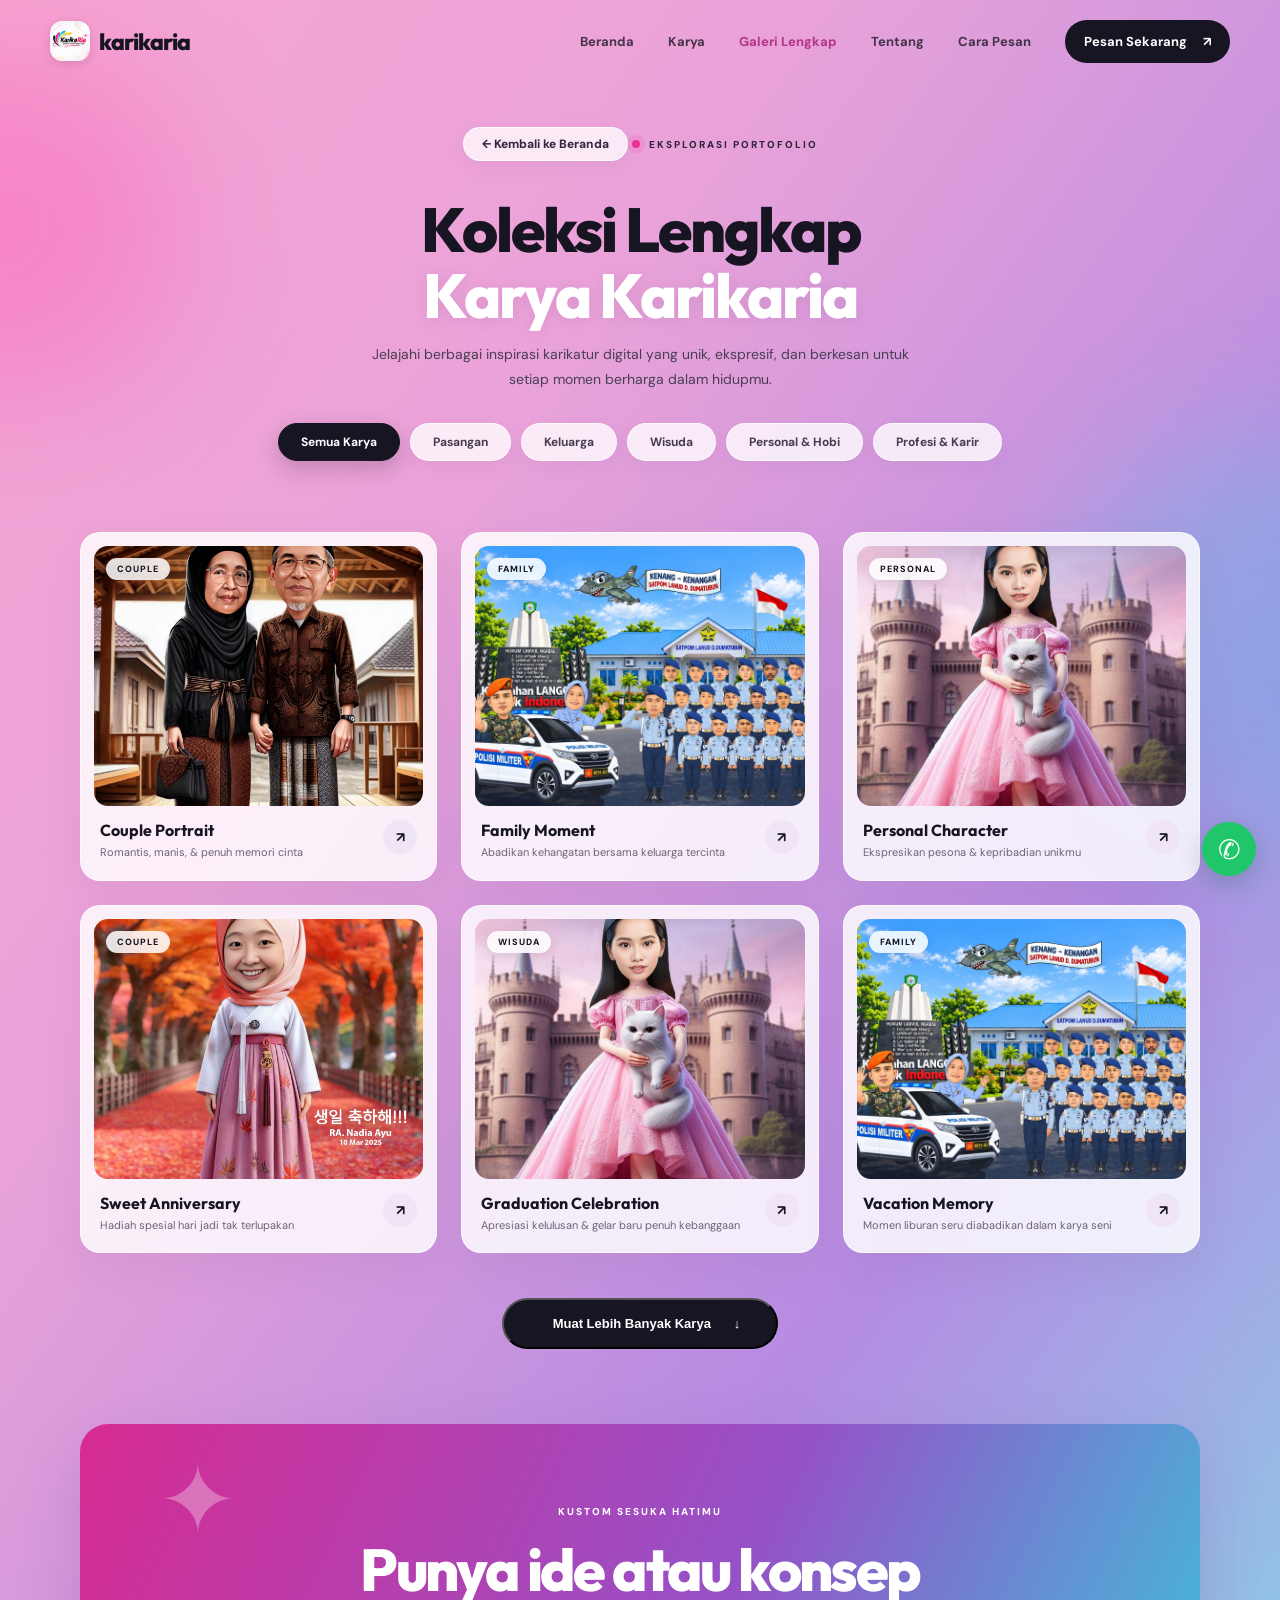
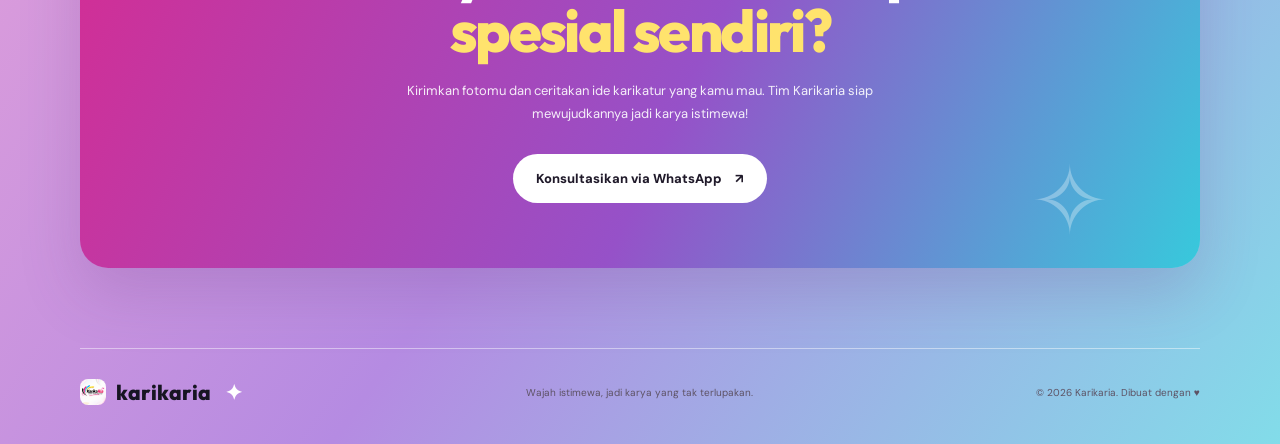
==== galeri.html @ 3112078b "Add Load More feature and dedicated gallery page (galeri.html)" ====
<!DOCTYPE html>
<html lang="id">
<head>
  <meta charset="UTF-8" />
  <meta name="viewport" content="width=device-width, initial-scale=1.0" />
  <meta name="theme-color" content="#e92f9b" />
  <meta name="description" content="Koleksi Galeri Karikatur Digital Karikaria — Temukan inspirasi karikatur digital untuk kado pasangan, keluarga, wisuda, dan momen spesialmu." />
  <title>Galeri Karya Lengkap — Karikaria</title>
  <link rel="icon" type="image/jpeg" href="assets/logo-karikaria.jpeg" />
  <link rel="preconnect" href="https://fonts.googleapis.com">
  <link rel="preconnect" href="https://fonts.gstatic.com" crossorigin>
  <link href="https://fonts.googleapis.com/css2?family=DM+Sans:wght@400;500;600;700&family=Outfit:wght@500;600;700;800&display=swap" rel="stylesheet">
  <link rel="stylesheet" href="style.css" />
</head>
<body class="gallery-page">
  <div class="page-glow glow-one"></div>
  <div class="page-glow glow-two"></div>

  <header class="site-header">
    <a class="brand" href="index.html#beranda" aria-label="Karikaria beranda">
      <img src="assets/logo-karikaria.jpeg" alt="Logo Karikaria" class="brand-logo" onerror="this.style.display='none';this.nextElementSibling.style.display='inline-flex'" />
      <span class="brand-fallback">K<span>✦</span></span>
      <span class="brand-name">karikaria</span>
    </a>
    <button class="menu-toggle" aria-label="Buka menu" aria-expanded="false">
      <span></span><span></span><span></span>
    </button>
    <nav class="nav-links" aria-label="Navigasi utama">
      <a href="index.html#beranda">Beranda</a>
      <a href="index.html#karya">Karya</a>
      <a href="galeri.html" class="active-nav">Galeri Lengkap</a>
      <a href="index.html#tentang">Tentang</a>
      <a href="index.html#cara-pesan">Cara Pesan</a>
      <a class="nav-cta" href="https://wa.me/628xxxxxxxxxx?text=Halo%20Karikaria%2C%20saya%20ingin%20pesan%20karikatur." target="_blank" rel="noopener">Pesan Sekarang <span>↗</span></a>
    </nav>
  </header>

  <main class="section-wrap">
    <section class="gallery-header reveal">
      <a href="index.html#karya" class="gallery-back">← Kembali ke Beranda</a>
      <span class="eyebrow"><i></i> EKSPLORASI PORTOFOLIO</span>
      <h1>Koleksi Lengkap<br><span>Karya Karikaria</span></h1>
      <p>Jelajahi berbagai inspirasi karikatur digital yang unik, ekspresif, dan berkesan untuk setiap momen berharga dalam hidupmu.</p>

      <div class="filter-bar" role="tablist" aria-label="Filter kategori karya">
        <button class="filter-btn active" data-filter="all">Semua Karya</button>
        <button class="filter-btn" data-filter="couple">Pasangan</button>
        <button class="filter-btn" data-filter="family">Keluarga</button>
        <button class="filter-btn" data-filter="graduation">Wisuda</button>
        <button class="filter-btn" data-filter="personal">Personal & Hobi</button>
        <button class="filter-btn" data-filter="career">Profesi & Karir</button>
      </div>
    </section>

    <section class="gallery-content">
      <div class="gallery-grid" id="gallery-grid">
        <!-- Item 1 -->
        <article class="gallery-card reveal visible" data-category="couple">
          <div class="gallery-img-wrap">
            <span class="gallery-tag">Couple</span>
            <img src="assets/assets3.jpg" alt="Couple Portrait" loading="lazy" />
          </div>
          <div class="gallery-info">
            <div>
              <h3>Couple Portrait</h3>
              <p>Romantis, manis, & penuh memori cinta</p>
            </div>
            <a href="https://wa.me/628xxxxxxxxxx?text=Halo%20Karikaria%2C%20saya%20tertarik%20pesan%20konsep%20Couple%20Portrait" target="_blank" rel="noopener" class="gallery-order-btn" title="Pesan Konsep Ini" aria-label="Pesan Konsep Ini">↗</a>
          </div>
        </article>

        <!-- Item 2 -->
        <article class="gallery-card reveal visible" data-category="family">
          <div class="gallery-img-wrap">
            <span class="gallery-tag">Family</span>
            <img src="assets/assets4.jpg" alt="Family Moment" loading="lazy" />
          </div>
          <div class="gallery-info">
            <div>
              <h3>Family Moment</h3>
              <p>Abadikan kehangatan bersama keluarga tercinta</p>
            </div>
            <a href="https://wa.me/628xxxxxxxxxx?text=Halo%20Karikaria%2C%20saya%20tertarik%20pesan%20konsep%20Family%20Moment" target="_blank" rel="noopener" class="gallery-order-btn" title="Pesan Konsep Ini" aria-label="Pesan Konsep Ini">↗</a>
          </div>
        </article>

        <!-- Item 3 -->
        <article class="gallery-card reveal visible" data-category="personal">
          <div class="gallery-img-wrap">
            <span class="gallery-tag">Personal</span>
            <img src="assets/assets2.jpg" alt="Personal Character" loading="lazy" />
          </div>
          <div class="gallery-info">
            <div>
              <h3>Personal Character</h3>
              <p>Ekspresikan pesona & kepribadian unikmu</p>
            </div>
            <a href="https://wa.me/628xxxxxxxxxx?text=Halo%20Karikaria%2C%20saya%20tertarik%20pesan%20konsep%20Personal%20Character" target="_blank" rel="noopener" class="gallery-order-btn" title="Pesan Konsep Ini" aria-label="Pesan Konsep Ini">↗</a>
          </div>
        </article>

        <!-- Item 4 -->
        <article class="gallery-card reveal visible" data-category="couple">
          <div class="gallery-img-wrap">
            <span class="gallery-tag">Couple</span>
            <img src="assets/assets1.jpg" alt="Sweet Anniversary" loading="lazy" />
          </div>
          <div class="gallery-info">
            <div>
              <h3>Sweet Anniversary</h3>
              <p>Hadiah spesial hari jadi tak terlupakan</p>
            </div>
            <a href="https://wa.me/628xxxxxxxxxx?text=Halo%20Karikaria%2C%20saya%20tertarik%20pesan%20konsep%20Sweet%20Anniversary" target="_blank" rel="noopener" class="gallery-order-btn" title="Pesan Konsep Ini" aria-label="Pesan Konsep Ini">↗</a>
          </div>
        </article>

        <!-- Item 5 -->
        <article class="gallery-card reveal visible" data-category="graduation">
          <div class="gallery-img-wrap">
            <span class="gallery-tag">Wisuda</span>
            <img src="assets/assets2.jpg" alt="Graduation Celebration" loading="lazy" />
          </div>
          <div class="gallery-info">
            <div>
              <h3>Graduation Celebration</h3>
              <p>Apresiasi kelulusan & gelar baru penuh kebanggaan</p>
            </div>
            <a href="https://wa.me/628xxxxxxxxxx?text=Halo%20Karikaria%2C%20saya%20tertarik%20pesan%20konsep%20Graduation%20Celebration" target="_blank" rel="noopener" class="gallery-order-btn" title="Pesan Konsep Ini" aria-label="Pesan Konsep Ini">↗</a>
          </div>
        </article>

        <!-- Item 6 -->
        <article class="gallery-card reveal visible" data-category="family">
          <div class="gallery-img-wrap">
            <span class="gallery-tag">Family</span>
            <img src="assets/assets4.jpg" alt="Vacation & Holiday Memory" loading="lazy" />
          </div>
          <div class="gallery-info">
            <div>
              <h3>Vacation Memory</h3>
              <p>Momen liburan seru diabadikan dalam karya seni</p>
            </div>
            <a href="https://wa.me/628xxxxxxxxxx?text=Halo%20Karikaria%2C%20saya%20tertarik%20pesan%20konsep%20Vacation%20Memory" target="_blank" rel="noopener" class="gallery-order-btn" title="Pesan Konsep Ini" aria-label="Pesan Konsep Ini">↗</a>
          </div>
        </article>
      </div>

      <!-- Load More Action -->
      <div class="load-more-wrap">
        <button id="load-more-btn" class="button button-dark load-more-btn" aria-label="Muat lebih banyak karya">
          <span class="btn-text">Muat Lebih Banyak Karya</span>
          <span class="btn-spinner" aria-hidden="true"></span>
          <span class="btn-icon">↓</span>
        </button>
        <p id="all-loaded-msg" class="all-loaded-msg" style="display: none;">
          ✨ Semua karya telah ditampilkan! Mau buat dengan konsepmu sendiri?
        </p>
      </div>
    </section>

    <!-- Custom Order Prompt -->
    <section class="order-section" style="padding-top: 10px;">
      <div class="order-panel reveal">
        <div class="order-deco deco-one">✦</div>
        <div class="order-deco deco-two">✧</div>
        <span class="eyebrow">KUSTOM SESUKA HATIMU</span>
        <h2>Punya ide atau konsep<br><span>spesial sendiri?</span></h2>
        <p>Kirimkan fotomu dan ceritakan ide karikatur yang kamu mau. Tim Karikaria siap mewujudkannya jadi karya istimewa!</p>
        <a class="button button-light" href="https://wa.me/628xxxxxxxxxx?text=Halo%20Karikaria%2C%20saya%20punya%20konsep%20kustom%20sendiri%20untuk%20karikatur." target="_blank" rel="noopener">Konsultasikan via WhatsApp <span>↗</span></a>
      </div>
    </section>
  </main>

  <footer class="site-footer">
    <a class="footer-brand" href="index.html#beranda">
      <img src="assets/logo-karikaria.jpeg" alt="Logo Karikaria" class="footer-logo" />
      karikaria<span>✦</span>
    </a>
    <p>Wajah istimewa, jadi karya yang tak terlupakan.</p>
    <span class="copyright">© <span id="year"></span> Karikaria. Dibuat dengan ♥</span>
  </footer>

  <a class="wa-float" href="https://wa.me/628xxxxxxxxxx?text=Halo%20Karikaria%2C%20saya%20ingin%20bertanya%20tentang%20galeri%20karya." target="_blank" rel="noopener" aria-label="Chat WhatsApp">✆</a>

  <script src="script.js"></script>
</body>
</html>
---- style.css ----
:root{--pink:#ed329b;--magenta:#d92c91;--purple:#8c4fd2;--cyan:#35cce0;--ink:#171522;--muted:#5f5a68;--white:#fff;--yellow:#ffe36d;--font:'DM Sans',sans-serif;--display:'Outfit',sans-serif}*{box-sizing:border-box}html{scroll-behavior:smooth;scroll-padding-top:90px}body{margin:0;color:var(--ink);font-family:var(--font);background:linear-gradient(125deg,#f6a6d3 0%,#e9a2d9 30%,#b58be2 65%,#82dce9 100%);overflow-x:hidden}a{color:inherit;text-decoration:none}.page-glow{position:fixed;z-index:-1;pointer-events:none;border-radius:50%;filter:blur(70px);opacity:.28}.glow-one{width:360px;height:360px;background:#ff38a8;top:5%;left:-180px}.glow-two{width:420px;height:420px;background:#35d7ec;right:-200px;top:48%}.site-header{width:min(1180px,calc(100% - 48px));height:82px;margin:auto;display:flex;align-items:center;justify-content:space-between;position:relative;z-index:10}.brand{display:flex;align-items:center;gap:9px;font-family:var(--display);font-size:23px;font-weight:800;letter-spacing:-1px}.brand-logo{width:40px;height:40px;object-fit:cover;border-radius:12px;box-shadow:0 3px 10px rgba(0,0,0,0.12)}.brand-fallback{display:none;width:39px;height:39px;border-radius:13px;background:var(--ink);color:#fff;align-items:center;justify-content:center;font-size:21px}.brand-fallback span{color:var(--yellow);font-size:12px}.nav-links{display:flex;align-items:center;gap:34px;font-size:13px;font-weight:700}.nav-links>a:not(.nav-cta){opacity:.78;transition:.25s}.nav-links>a:not(.nav-cta):hover{opacity:1;color:#a51a70}.nav-cta{background:var(--ink);color:#fff;padding:13px 19px;border-radius:30px;transition:.25s}.nav-cta:hover,.button-dark:hover{transform:translateY(-3px);box-shadow:0 12px 25px #2c173b30}.nav-cta span,.button span{margin-left:13px}.menu-toggle{display:none;background:none;border:0;padding:8px}.menu-toggle span{display:block;width:24px;height:2px;background:var(--ink);margin:5px}.section-wrap{width:min(1120px,calc(100% - 48px));margin-inline:auto}.hero{min-height:630px;display:grid;grid-template-columns:1fr 1fr;align-items:center;gap:50px;padding:40px 0 80px}.eyebrow{display:inline-flex;align-items:center;gap:9px;font-size:10px;letter-spacing:2px;font-weight:800;color:#30243b}.eyebrow i{width:8px;height:8px;border-radius:50%;background:var(--pink);box-shadow:0 0 0 5px #ed329b22}.hero h1,.section-heading h2,.about-copy h2,.order-panel h2{font-family:var(--display);font-weight:800;letter-spacing:-2.6px;line-height:1.02}.hero h1{font-size:clamp(48px,6.1vw,76px);margin:22px 0 20px}.hero h1 span,.section-heading h2 span,.about-copy h2 span{color:#fff;text-shadow:0 2px 12px #743c7b20}.hero-copy>p{max-width:480px;color:#433b4d;font-size:15px;line-height:1.85}.hero-actions{display:flex;align-items:center;gap:26px;margin-top:30px}.button{display:inline-flex;align-items:center;justify-content:center;border-radius:40px;padding:16px 23px;font-size:13px;font-weight:800;transition:.25s}.button-dark{background:var(--ink);color:#fff}.text-link{font-size:13px;font-weight:800;border-bottom:1px solid #31223b66;padding:0 0 6px}.text-link span{margin-left:8px}.hero-note{display:flex;align-items:center;gap:13px;margin-top:45px;color:#554a5d;font-size:11px}.mini-avatars{display:flex}.mini-avatars b{display:grid;place-items:center;width:27px;height:27px;border:2px solid #e9a2d9;border-radius:50%;background:#fff;margin-left:-6px;font-size:12px}.mini-avatars b:first-child{margin-left:0;background:var(--yellow)}.mini-avatars b:nth-child(2){background:var(--cyan)}.hero-art{height:490px;position:relative;display:grid;place-items:center}.portrait-card{width:300px;position:relative;z-index:2;transform:rotate(5deg);background:#fff;padding:12px 12px 18px;border-radius:17px;box-shadow:0 28px 65px #5e2d7040}.portrait-bg{height:350px;border-radius:10px;overflow:hidden;position:relative;background:linear-gradient(145deg,#ff8fc7,#9d69d3 62%,#4ccddd)}.portrait-photo{width:100%;height:100%;object-fit:cover;display:block}.sun{position:absolute;width:185px;height:185px;border-radius:50%;background:var(--yellow);top:22px;left:58px;opacity:.95}.face{position:absolute;width:155px;height:190px;border-radius:48% 48% 45% 45%;background:#9a573e;left:73px;top:78px;z-index:2;box-shadow:inset -13px -7px #7e443c}.hair{position:absolute;left:-5px;top:-15px;width:165px;height:80px;border-radius:55% 50% 25% 25%;background:#28202a;transform:rotate(-4deg)}.ear{position:absolute;width:28px;height:40px;background:#9a573e;border-radius:50%;top:82px}.ear-left{left:-15px}.ear-right{right:-15px}.eye{position:absolute;width:10px;height:13px;background:#211923;border-radius:50%;top:91px}.eye-left{left:39px}.eye-right{right:39px}.nose{position:absolute;width:15px;height:22px;border-right:3px solid #703d35;border-bottom:3px solid #703d35;left:70px;top:108px;border-radius:0 0 10px}.smile{position:absolute;width:38px;height:17px;border-bottom:4px solid #542b2d;border-radius:50%;left:59px;top:143px}.neck{position:absolute;left:59px;bottom:-23px;width:38px;height:45px;background:#8e4b3c}.shirt{position:absolute;left:-35px;bottom:-100px;width:225px;height:125px;border-radius:50% 50% 0 0;background:#ffe36d;border:5px solid #27212b}.sparkle{position:absolute;color:#fff;font-size:29px;z-index:3;text-shadow:0 2px 8px rgba(0,0,0,0.35)}.s1{top:40px;right:34px}.s2{bottom:40px;left:25px}.portrait-caption{padding:13px 5px 0;display:flex;justify-content:space-between;align-items:center}.portrait-caption span{font-size:8px;letter-spacing:1px;color:#9b8e9f}.portrait-caption b{font-family:var(--display);font-size:12px}.art-orbit{position:absolute;border:1px solid #ffffff85;border-radius:50%;width:440px;height:440px}.orbit-b{width:510px;height:510px;border-style:dashed;opacity:.6}.hero-sticker{position:absolute;z-index:3;background:var(--yellow);font-size:9px;font-weight:900;letter-spacing:1px;padding:12px 16px;border-radius:30px;box-shadow:0 9px 25px #6c387329}.sticker-top{top:60px;right:5px;transform:rotate(9deg)}.sticker-bottom{bottom:65px;left:8px;background:#fff;transform:rotate(-9deg)}.work-section{padding:75px 0 95px}.section-heading{display:flex;justify-content:space-between;align-items:end;margin-bottom:36px}.section-heading h2,.about-copy h2{font-size:clamp(38px,4.5vw,56px);margin:16px 0 0}.section-heading>p{max-width:290px;color:#51485b;font-size:13px;line-height:1.8;margin-bottom:5px}.work-grid{display:grid;grid-template-columns:repeat(3,1fr);gap:22px}.work-card{background:#ffffffc9;padding:12px;border-radius:18px;box-shadow:0 15px 40px #68427815;transition:.3s}.work-card:hover{transform:translateY(-9px) rotate(-.5deg);box-shadow:0 25px 45px #68427825}.sample-art{height:250px;border-radius:12px;position:relative;overflow:hidden}.sample-image{width:100%;height:100%;object-fit:cover;display:block;transition:transform .35s ease}.work-card:hover .sample-image{transform:scale(1.04)}.art-couple{background:linear-gradient(140deg,#f9a3c9,#9a6bcb 65%,#47cad7)}.sample-sun,.family-sun{position:absolute;width:130px;height:130px;background:#ffe477;border-radius:50%;top:22px;left:calc(50% - 65px)}.person{position:absolute;bottom:-10px;width:92px;height:140px;border-radius:47% 47% 10px 10px;background:#292232}.person:before{content:"";position:absolute;top:-57px;left:13px;width:66px;height:75px;border-radius:48%;background:#a9664b;box-shadow:inset -8px -5px #8e4f43}.person:after{content:"";position:absolute;top:-65px;left:8px;width:75px;height:43px;border-radius:60% 50% 20% 20%;background:#2b202b}.person i:before,.person i:after{content:"";position:absolute;z-index:2;top:-29px;width:5px;height:7px;border-radius:50%;background:#201923}.person i:before{left:31px}.person i:after{right:27px}.p-one{left:calc(50% - 90px);background:#f2d7a3}.p-two{left:calc(50% + 2px);background:#4e314c;transform:scale(1.08)}.p-two:before{background:#754733}.p-two:after{background:#1d1b25}.sample-star,.sample-heart,.sample-pencil{position:absolute;color:#fff;font-size:31px;right:24px;top:22px}.art-family{background:linear-gradient(135deg,#45c8d9,#8a72d0 58%,#ee83bb)}.family-sun{width:105px;height:105px;top:25px}.p-three{left:calc(50% - 112px);transform:scale(.75);background:#f3d28d}.p-four{left:calc(50% - 42px);z-index:2;transform:scale(1.08);background:#ed8bb7}.p-five{left:calc(50% + 31px);transform:scale(.78);background:#4e314c}.p-three:before,.p-five:before{background:#996047}.p-four:before{background:#b87858}.sample-heart{color:#ffeb82}.art-profession{background:linear-gradient(135deg,#f8c36e,#ef7fb5 52%,#8d5cc9)}.p-six{left:calc(50% - 46px);width:100px;height:165px;background:#35c8d9}.p-six:before{width:75px;height:83px;left:12px;background:#9d5d45}.p-six:after{width:85px;left:8px;background:#28202a}.badge-circle{position:absolute;top:20px;left:24px;width:65px;height:65px;border:2px solid #fff;border-radius:50%;display:grid;place-items:center;color:#fff;font-size:25px}.sample-pencil{top:auto;bottom:25px;right:27px;font-size:38px}.work-meta{display:flex;justify-content:space-between;align-items:center;padding:15px 5px 7px}.work-meta div{display:grid;gap:5px}.work-meta b{font-family:var(--display);font-size:15px}.work-meta span{font-size:10px;color:#777080}.work-number{font-family:var(--display);font-size:19px!important;color:#c3a2d0!important}.gallery-hint{font-size:10px;color:#64596b;margin-top:15px}.about-section{display:grid;grid-template-columns:.9fr 1.1fr;gap:95px;align-items:center;padding:75px 0 110px}.about-visual{height:390px;position:relative;display:grid;place-items:center}.about-shape{width:290px;height:290px;border-radius:24px;overflow:hidden;background:#fff;display:flex;align-items:center;justify-content:center;transform:rotate(-6deg);box-shadow:0 25px 60px #70408035;padding:10px;transition:transform .3s ease,box-shadow .3s ease}.about-shape:hover{transform:rotate(-3deg) scale(1.02)}.about-photo{width:100%;height:100%;object-fit:cover;border-radius:16px;display:block}.about-stamp{position:absolute;z-index:2;left:4px;top:30px;background:var(--yellow);width:88px;height:88px;border-radius:50%;display:grid;place-content:center;text-align:center;font-size:12px;font-weight:900;line-height:1.1;transform:rotate(-14deg);box-shadow:0 10px 25px #69407825}.about-floating{position:absolute;right:10px;bottom:25px;color:#fff;font-size:60px}.about-copy h2{font-size:clamp(37px,4vw,51px);margin:18px 0 22px}.about-copy p{font-size:13px;color:#4e4657;line-height:1.9}.about-points{display:flex;gap:22px;margin-top:28px}.about-points div{display:grid;gap:6px}.about-points b{font-family:var(--display);font-size:20px;color:#fff}.about-points span{font-size:10px;font-weight:700;color:#463d50}.steps-section{padding:75px 0 105px}.centered{display:grid;justify-items:center;text-align:center}.centered h2{margin:14px 0}.centered p{margin:10px 0 0;color:#51485b;font-size:13px}.steps-grid{display:grid;grid-template-columns:repeat(3,1fr);gap:18px;margin-top:48px}.step-card{background:#ffffffb8;border:1px solid #ffffffa8;border-radius:18px;padding:27px;min-height:230px;transition:.3s}.step-card:hover{background:#fff;transform:translateY(-7px)}.step-icon{width:43px;height:43px;border-radius:14px;display:grid;place-items:center;background:#f5c2e1;color:#a91c79;font-size:23px}.step-card:nth-child(2) .step-icon{background:#d8c1f0;color:#7542a8}.step-card:nth-child(3) .step-icon{background:#bceef1;color:#167e8b}.step-no{display:block;margin-top:22px;font-size:9px;letter-spacing:1.6px;font-weight:900;color:#8b788e}.step-card h3{font-family:var(--display);font-size:20px;margin:8px 0}.step-card p{font-size:12px;line-height:1.8;color:#655b6c;margin:0}.order-section{padding:40px 0 80px}.order-panel{position:relative;overflow:hidden;text-align:center;padding:75px 25px 65px;border-radius:28px;background:linear-gradient(115deg,#d72b91,#9651c8 55%,#37c9dc);color:#fff;box-shadow:0 25px 60px #74408335}.order-panel .eyebrow{color:#fff}.order-panel h2{font-size:clamp(38px,5vw,59px);margin:19px 0}.order-panel h2 span{color:var(--yellow)}.order-panel p{font-size:13px;color:#fff;opacity:.9;margin:0 auto 28px;max-width:480px;line-height:1.8}.button-light{background:#fff;color:#201a2a}.button-light:hover{transform:translateY(-4px);box-shadow:0 12px 30px #28132c40}.order-panel small{display:block;margin-top:15px;font-size:10px;opacity:.8}.order-deco{position:absolute;color:#ffffff50;font-size:95px}.deco-one{left:7%;top:15px}.deco-two{right:8%;bottom:5px}.market-row{display:flex;justify-content:space-between;align-items:center;padding:43px 10px 0}.market-row h3{font-family:var(--display);font-size:23px;margin:7px 0}.market-links{display:flex;gap:14px}.market-link{display:flex;align-items:center;gap:12px;padding:12px 18px;background:#ffffffbd;border:1px solid #ffffffb0;border-radius:14px;min-width:185px;transition:.25s}.market-link:hover{transform:translateY(-4px);background:#fff}.market-icon{width:37px;height:37px;border-radius:11px;background:#ee6b32;color:#fff;display:grid;place-items:center;font-family:var(--display);font-weight:800;font-size:21px}.lazada .market-icon{background:#6842b8}.market-link span:last-child{display:grid;gap:3px}.market-link b{font-size:13px}.market-link small{font-size:9px;color:#706778}.site-footer{width:min(1120px,calc(100% - 48px));margin:auto;padding:27px 0 35px;border-top:1px solid #ffffff75;display:flex;align-items:center;justify-content:space-between}.footer-brand{display:inline-flex;align-items:center;gap:10px;font-family:var(--display);font-weight:800;font-size:21px}.footer-logo{width:26px;height:26px;border-radius:8px;object-fit:cover}.footer-brand span{color:#fff;margin-left:4px}.site-footer p,.copyright{font-size:10px;color:#5d5264}.wa-float{position:fixed;z-index:9;right:24px;bottom:24px;width:54px;height:54px;border-radius:50%;display:grid;place-items:center;background:#20c66a;color:#fff;font-size:27px;box-shadow:0 8px 25px #145e3a45;transition:.25s}.wa-float:hover{transform:scale(1.1) rotate(-8deg)}.reveal{opacity:0;transform:translateY(25px);transition:opacity .7s ease,transform .7s ease}.reveal.visible{opacity:1;transform:translateY(0)}
@media(max-width:800px){.hero{gap:10px;min-height:570px}.hero h1{font-size:56px}.hero-art{transform:scale(.85)}.about-section{gap:35px}.market-row{align-items:flex-start;gap:20px;flex-direction:column}.market-links{width:100%}.market-link{flex:1;min-width:0}}
@media(max-width:640px){.site-header{height:70px;width:calc(100% - 34px)}.menu-toggle{display:block;z-index:12}.nav-links{display:none;position:absolute;top:62px;left:0;right:0;background:#fff;padding:20px;border-radius:18px;box-shadow:0 15px 35px #41204a25;flex-direction:column;align-items:stretch;gap:18px}.nav-links.open{display:flex}.nav-cta{text-align:center}.section-wrap{width:calc(100% - 36px)}.hero{grid-template-columns:1fr;padding:55px 0 50px;gap:0}.hero h1{font-size:clamp(49px,14vw,68px)}.hero-copy>p{font-size:13px}.hero-art{height:410px;transform:scale(.82);margin:-5px -20px -10px}.portrait-card{width:270px}.portrait-bg{height:320px}.face{transform:scale(.9);transform-origin:top left;left:63px}.art-orbit{width:370px;height:370px}.orbit-b{width:420px;height:420px}.sticker-top{right:0;top:35px}.sticker-bottom{bottom:25px;left:0}.work-section,.steps-section{padding:55px 0 70px}.section-heading{display:block}.section-heading h2,.about-copy h2{font-size:42px}.section-heading>p{margin-top:18px}.work-grid{grid-template-columns:1fr;gap:16px}.sample-art{height:280px}.about-section{grid-template-columns:1fr;gap:15px;padding:45px 0 70px}.about-visual{height:310px}.about-shape{width:235px;height:245px}.about-shape span{font-size:115px}.about-copy{padding-top:10px}.about-points{gap:14px;justify-content:space-between}.about-points span{font-size:9px}.steps-grid{grid-template-columns:1fr;gap:12px;margin-top:30px}.step-card{min-height:0;padding:22px}.order-section{padding:15px 0 55px}.order-panel{padding:60px 18px 48px}.order-panel h2{font-size:40px;letter-spacing:-1.8px}.order-deco{font-size:55px}.market-links{flex-direction:column}.market-link{width:100%}.site-footer{width:calc(100% - 36px);flex-wrap:wrap;gap:10px}.site-footer p{order:3;width:100%;margin:0}.copyright{font-size:9px}.wa-float{right:16px;bottom:16px;width:49px;height:49px}}
/* Gallery & Load More Styles */
.work-more{display:flex;justify-content:center;margin-top:35px}
.button-more{background:#ffffffd9;color:var(--ink);border:1px solid #ffffffd0;box-shadow:0 12px 30px #68427818;font-size:14px;padding:15px 28px;backdrop-filter:blur(10px)}
.button-more:hover{background:#fff;transform:translateY(-3px);box-shadow:0 18px 35px #68427828;color:#a51a70}
.active-nav{color:#a51a70!important;font-weight:800}

.gallery-header{padding:45px 0 35px;text-align:center}
.gallery-back{display:inline-flex;align-items:center;gap:8px;font-size:12px;font-weight:800;color:#352742;background:#ffffffc4;border:1px solid #ffffffd0;padding:8px 18px;border-radius:30px;margin-bottom:20px;transition:.25s;box-shadow:0 6px 18px #68427810}
.gallery-back:hover{background:#fff;transform:translateX(-4px);box-shadow:0 8px 22px #68427820}
.gallery-header h1{font-family:var(--display);font-size:clamp(38px,5.5vw,62px);font-weight:800;letter-spacing:-2px;line-height:1.06;margin:16px 0 14px}
.gallery-header h1 span{color:#fff;text-shadow:0 2px 14px #743c7b20}
.gallery-header p{max-width:540px;margin:0 auto;color:#493f53;font-size:14px;line-height:1.75}

.filter-bar{display:flex;flex-wrap:wrap;justify-content:center;gap:10px;margin:32px 0 36px}
.filter-btn{background:#ffffffc9;border:1px solid #ffffffbf;color:#473c50;padding:10px 22px;border-radius:30px;font-family:var(--font);font-size:12px;font-weight:700;cursor:pointer;transition:.25s;backdrop-filter:blur(6px);box-shadow:0 6px 16px #68427810}
.filter-btn:hover{background:#fff;color:var(--ink);transform:translateY(-2px)}
.filter-btn.active{background:var(--ink);color:#fff;border-color:var(--ink);box-shadow:0 8px 22px #21132b35}

.gallery-grid{display:grid;grid-template-columns:repeat(3,1fr);gap:24px}
.gallery-card{background:#ffffffd4;border:1px solid #ffffffb0;border-radius:20px;padding:13px;box-shadow:0 15px 40px #68427814;transition:transform .3s ease,box-shadow .3s ease;display:flex;flex-direction:column}
.gallery-card:hover{transform:translateY(-8px);box-shadow:0 22px 50px #68427825}
.gallery-card.loaded{animation:fadeCard .45s ease forwards}
@keyframes fadeCard{from{opacity:0;transform:translateY(18px)}to{opacity:1;transform:translateY(0)}}
.gallery-card.hidden{display:none!important}

.gallery-img-wrap{height:260px;border-radius:14px;overflow:hidden;position:relative;background:#f3def0}
.gallery-img-wrap img{width:100%;height:100%;object-fit:cover;display:block;transition:transform .4s ease}
.gallery-card:hover .gallery-img-wrap img{transform:scale(1.05)}
.gallery-tag{position:absolute;top:12px;left:12px;background:#ffffffdb;backdrop-filter:blur(8px);font-size:9px;font-weight:800;letter-spacing:1px;padding:5px 11px;border-radius:20px;color:var(--ink);text-transform:uppercase;box-shadow:0 4px 12px #38194418}
.gallery-info{padding:14px 6px 6px;display:flex;justify-content:space-between;align-items:flex-start;gap:12px;flex:1}
.gallery-info h3{font-family:var(--display);font-size:16px;margin:0 0 4px;font-weight:700}
.gallery-info p{font-size:11px;color:#6d6377;margin:0;line-height:1.5}
.gallery-order-btn{display:inline-flex;align-items:center;justify-content:center;width:34px;height:34px;border-radius:50%;background:#f0e4f7;color:var(--ink);font-size:14px;font-weight:700;transition:.2s;flex-shrink:0}
.gallery-order-btn:hover{background:var(--ink);color:#fff;transform:scale(1.12)}

.load-more-wrap{text-align:center;padding:45px 0 65px}
.load-more-btn{padding:16px 36px;font-size:13px;font-weight:800;gap:10px;cursor:pointer}
.load-more-btn:disabled{opacity:.65;cursor:not-allowed}
.btn-spinner{display:none;width:14px;height:14px;border:2px solid #ffffff55;border-top-color:#fff;border-radius:50%;animation:spin .6s linear infinite}
.load-more-btn.loading .btn-spinner{display:inline-block}
.load-more-btn.loading .btn-icon{display:none}
@keyframes spin{to{transform:rotate(360deg)}}
.all-loaded-msg{color:#493c52;font-weight:700;font-size:13px;margin-top:16px}

@media(max-width:800px){.gallery-grid{grid-template-columns:repeat(2,1fr);gap:18px}}
@media(max-width:640px){.gallery-grid{grid-template-columns:1fr;gap:16px}.gallery-img-wrap{height:270px}.filter-bar{gap:8px}.filter-btn{padding:8px 14px;font-size:11px}.load-more-wrap{padding:35px 0 50px}}

@media(prefers-reduced-motion:reduce){html{scroll-behavior:auto}*,*::before,*::after{transition:none!important;animation:none!important}.reveal{opacity:1;transform:none}}
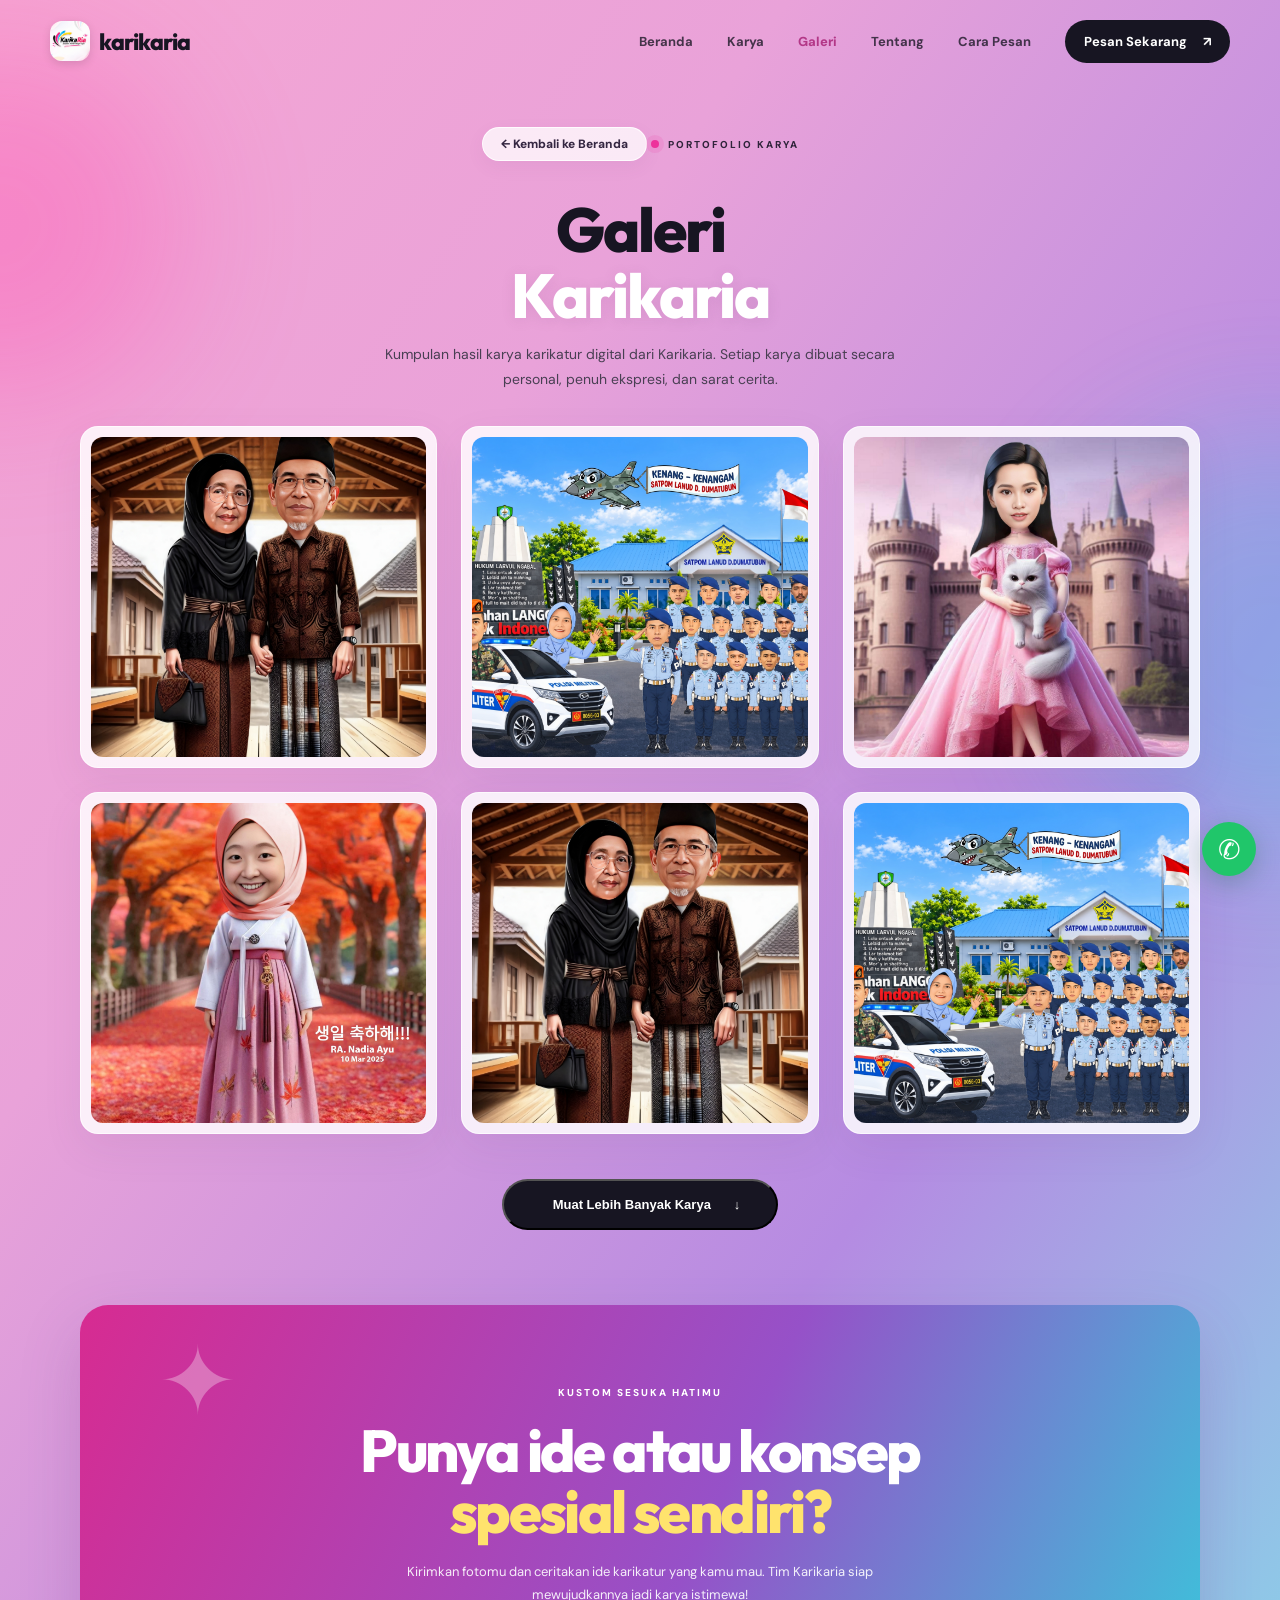
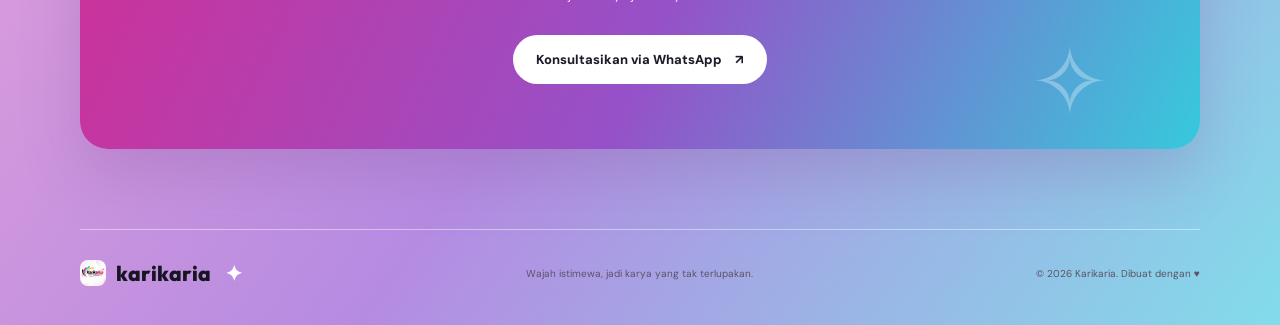
==== commit 883e75e8: "Rename to Galeri, remove category filters and captions on gallery cards" ====
--- a/galeri.html
+++ b/galeri.html
@@ -4,8 +4,8 @@
   <meta charset="UTF-8" />
   <meta name="viewport" content="width=device-width, initial-scale=1.0" />
   <meta name="theme-color" content="#e92f9b" />
-  <meta name="description" content="Koleksi Galeri Karikatur Digital Karikaria — Temukan inspirasi karikatur digital untuk kado pasangan, keluarga, wisuda, dan momen spesialmu." />
-  <title>Galeri Karya Lengkap — Karikaria</title>
+  <meta name="description" content="Galeri Karikatur Digital Karikaria — Kumpulan karya karikatur digital unik dan berkesan." />
+  <title>Galeri — Karikaria</title>
   <link rel="icon" type="image/jpeg" href="assets/logo-karikaria.jpeg" />
   <link rel="preconnect" href="https://fonts.googleapis.com">
   <link rel="preconnect" href="https://fonts.gstatic.com" crossorigin>
@@ -28,7 +28,7 @@
     <nav class="nav-links" aria-label="Navigasi utama">
       <a href="index.html#beranda">Beranda</a>
       <a href="index.html#karya">Karya</a>
-      <a href="galeri.html" class="active-nav">Galeri Lengkap</a>
+      <a href="galeri.html" class="active-nav">Galeri</a>
       <a href="index.html#tentang">Tentang</a>
       <a href="index.html#cara-pesan">Cara Pesan</a>
       <a class="nav-cta" href="https://wa.me/628xxxxxxxxxx?text=Halo%20Karikaria%2C%20saya%20ingin%20pesan%20karikatur." target="_blank" rel="noopener">Pesan Sekarang <span>↗</span></a>
@@ -38,109 +38,46 @@
   <main class="section-wrap">
     <section class="gallery-header reveal">
       <a href="index.html#karya" class="gallery-back">← Kembali ke Beranda</a>
-      <span class="eyebrow"><i></i> EKSPLORASI PORTOFOLIO</span>
-      <h1>Koleksi Lengkap<br><span>Karya Karikaria</span></h1>
-      <p>Jelajahi berbagai inspirasi karikatur digital yang unik, ekspresif, dan berkesan untuk setiap momen berharga dalam hidupmu.</p>
-
-      <div class="filter-bar" role="tablist" aria-label="Filter kategori karya">
-        <button class="filter-btn active" data-filter="all">Semua Karya</button>
-        <button class="filter-btn" data-filter="couple">Pasangan</button>
-        <button class="filter-btn" data-filter="family">Keluarga</button>
-        <button class="filter-btn" data-filter="graduation">Wisuda</button>
-        <button class="filter-btn" data-filter="personal">Personal & Hobi</button>
-        <button class="filter-btn" data-filter="career">Profesi & Karir</button>
-      </div>
+      <span class="eyebrow"><i></i> PORTOFOLIO KARYA</span>
+      <h1>Galeri<br><span>Karikaria</span></h1>
+      <p>Kumpulan hasil karya karikatur digital dari Karikaria. Setiap karya dibuat secara personal, penuh ekspresi, dan sarat cerita.</p>
     </section>
 
     <section class="gallery-content">
       <div class="gallery-grid" id="gallery-grid">
-        <!-- Item 1 -->
-        <article class="gallery-card reveal visible" data-category="couple">
+        <article class="gallery-card reveal visible">
           <div class="gallery-img-wrap">
-            <span class="gallery-tag">Couple</span>
-            <img src="assets/assets3.jpg" alt="Couple Portrait" loading="lazy" />
-          </div>
-          <div class="gallery-info">
-            <div>
-              <h3>Couple Portrait</h3>
-              <p>Romantis, manis, & penuh memori cinta</p>
-            </div>
-            <a href="https://wa.me/628xxxxxxxxxx?text=Halo%20Karikaria%2C%20saya%20tertarik%20pesan%20konsep%20Couple%20Portrait" target="_blank" rel="noopener" class="gallery-order-btn" title="Pesan Konsep Ini" aria-label="Pesan Konsep Ini">↗</a>
+            <img src="assets/assets3.jpg" alt="Karya Karikatur Karikaria" loading="lazy" />
           </div>
         </article>
 
-        <!-- Item 2 -->
-        <article class="gallery-card reveal visible" data-category="family">
+        <article class="gallery-card reveal visible">
           <div class="gallery-img-wrap">
-            <span class="gallery-tag">Family</span>
-            <img src="assets/assets4.jpg" alt="Family Moment" loading="lazy" />
-          </div>
-          <div class="gallery-info">
-            <div>
-              <h3>Family Moment</h3>
-              <p>Abadikan kehangatan bersama keluarga tercinta</p>
-            </div>
-            <a href="https://wa.me/628xxxxxxxxxx?text=Halo%20Karikaria%2C%20saya%20tertarik%20pesan%20konsep%20Family%20Moment" target="_blank" rel="noopener" class="gallery-order-btn" title="Pesan Konsep Ini" aria-label="Pesan Konsep Ini">↗</a>
+            <img src="assets/assets4.jpg" alt="Karya Karikatur Karikaria" loading="lazy" />
           </div>
         </article>
 
-        <!-- Item 3 -->
-        <article class="gallery-card reveal visible" data-category="personal">
+        <article class="gallery-card reveal visible">
           <div class="gallery-img-wrap">
-            <span class="gallery-tag">Personal</span>
-            <img src="assets/assets2.jpg" alt="Personal Character" loading="lazy" />
-          </div>
-          <div class="gallery-info">
-            <div>
-              <h3>Personal Character</h3>
-              <p>Ekspresikan pesona & kepribadian unikmu</p>
-            </div>
-            <a href="https://wa.me/628xxxxxxxxxx?text=Halo%20Karikaria%2C%20saya%20tertarik%20pesan%20konsep%20Personal%20Character" target="_blank" rel="noopener" class="gallery-order-btn" title="Pesan Konsep Ini" aria-label="Pesan Konsep Ini">↗</a>
+            <img src="assets/assets2.jpg" alt="Karya Karikatur Karikaria" loading="lazy" />
           </div>
         </article>
 
-        <!-- Item 4 -->
-        <article class="gallery-card reveal visible" data-category="couple">
+        <article class="gallery-card reveal visible">
           <div class="gallery-img-wrap">
-            <span class="gallery-tag">Couple</span>
-            <img src="assets/assets1.jpg" alt="Sweet Anniversary" loading="lazy" />
-          </div>
-          <div class="gallery-info">
-            <div>
-              <h3>Sweet Anniversary</h3>
-              <p>Hadiah spesial hari jadi tak terlupakan</p>
-            </div>
-            <a href="https://wa.me/628xxxxxxxxxx?text=Halo%20Karikaria%2C%20saya%20tertarik%20pesan%20konsep%20Sweet%20Anniversary" target="_blank" rel="noopener" class="gallery-order-btn" title="Pesan Konsep Ini" aria-label="Pesan Konsep Ini">↗</a>
+            <img src="assets/assets1.jpg" alt="Karya Karikatur Karikaria" loading="lazy" />
           </div>
         </article>
 
-        <!-- Item 5 -->
-        <article class="gallery-card reveal visible" data-category="graduation">
+        <article class="gallery-card reveal visible">
           <div class="gallery-img-wrap">
-            <span class="gallery-tag">Wisuda</span>
-            <img src="assets/assets2.jpg" alt="Graduation Celebration" loading="lazy" />
-          </div>
-          <div class="gallery-info">
-            <div>
-              <h3>Graduation Celebration</h3>
-              <p>Apresiasi kelulusan & gelar baru penuh kebanggaan</p>
-            </div>
-            <a href="https://wa.me/628xxxxxxxxxx?text=Halo%20Karikaria%2C%20saya%20tertarik%20pesan%20konsep%20Graduation%20Celebration" target="_blank" rel="noopener" class="gallery-order-btn" title="Pesan Konsep Ini" aria-label="Pesan Konsep Ini">↗</a>
+            <img src="assets/assets3.jpg" alt="Karya Karikatur Karikaria" loading="lazy" />
           </div>
         </article>
 
-        <!-- Item 6 -->
-        <article class="gallery-card reveal visible" data-category="family">
+        <article class="gallery-card reveal visible">
           <div class="gallery-img-wrap">
-            <span class="gallery-tag">Family</span>
-            <img src="assets/assets4.jpg" alt="Vacation & Holiday Memory" loading="lazy" />
-          </div>
-          <div class="gallery-info">
-            <div>
-              <h3>Vacation Memory</h3>
-              <p>Momen liburan seru diabadikan dalam karya seni</p>
-            </div>
-            <a href="https://wa.me/628xxxxxxxxxx?text=Halo%20Karikaria%2C%20saya%20tertarik%20pesan%20konsep%20Vacation%20Memory" target="_blank" rel="noopener" class="gallery-order-btn" title="Pesan Konsep Ini" aria-label="Pesan Konsep Ini">↗</a>
+            <img src="assets/assets4.jpg" alt="Karya Karikatur Karikaria" loading="lazy" />
           </div>
         </article>
       </div>
@@ -153,7 +90,7 @@
           <span class="btn-icon">↓</span>
         </button>
         <p id="all-loaded-msg" class="all-loaded-msg" style="display: none;">
-          ✨ Semua karya telah ditampilkan! Mau buat dengan konsepmu sendiri?
+          ✨ Semua karya telah ditampilkan! Ingin pesan dengan konsep fotomu sendiri?
         </p>
       </div>
     </section>
--- a/style.css
+++ b/style.css
@@ -20,13 +20,13 @@
 .filter-btn.active{background:var(--ink);color:#fff;border-color:var(--ink);box-shadow:0 8px 22px #21132b35}
 
 .gallery-grid{display:grid;grid-template-columns:repeat(3,1fr);gap:24px}
-.gallery-card{background:#ffffffd4;border:1px solid #ffffffb0;border-radius:20px;padding:13px;box-shadow:0 15px 40px #68427814;transition:transform .3s ease,box-shadow .3s ease;display:flex;flex-direction:column}
-.gallery-card:hover{transform:translateY(-8px);box-shadow:0 22px 50px #68427825}
+.gallery-card{background:#ffffffd4;border:1px solid #ffffffb0;border-radius:18px;padding:10px;box-shadow:0 15px 40px #68427814;transition:transform .3s ease,box-shadow .3s ease;overflow:hidden}
+.gallery-card:hover{transform:translateY(-7px);box-shadow:0 22px 50px #68427825}
 .gallery-card.loaded{animation:fadeCard .45s ease forwards}
 @keyframes fadeCard{from{opacity:0;transform:translateY(18px)}to{opacity:1;transform:translateY(0)}}
 .gallery-card.hidden{display:none!important}
 
-.gallery-img-wrap{height:260px;border-radius:14px;overflow:hidden;position:relative;background:#f3def0}
+.gallery-img-wrap{height:320px;border-radius:12px;overflow:hidden;position:relative;background:#f3def0}
 .gallery-img-wrap img{width:100%;height:100%;object-fit:cover;display:block;transition:transform .4s ease}
 .gallery-card:hover .gallery-img-wrap img{transform:scale(1.05)}
 .gallery-tag{position:absolute;top:12px;left:12px;background:#ffffffdb;backdrop-filter:blur(8px);font-size:9px;font-weight:800;letter-spacing:1px;padding:5px 11px;border-radius:20px;color:var(--ink);text-transform:uppercase;box-shadow:0 4px 12px #38194418}
@@ -46,6 +46,6 @@
 .all-loaded-msg{color:#493c52;font-weight:700;font-size:13px;margin-top:16px}
 
 @media(max-width:800px){.gallery-grid{grid-template-columns:repeat(2,1fr);gap:18px}}
-@media(max-width:640px){.gallery-grid{grid-template-columns:1fr;gap:16px}.gallery-img-wrap{height:270px}.filter-bar{gap:8px}.filter-btn{padding:8px 14px;font-size:11px}.load-more-wrap{padding:35px 0 50px}}
+@media(max-width:640px){.gallery-grid{grid-template-columns:1fr;gap:16px}.gallery-img-wrap{height:330px}.filter-bar{gap:8px}.filter-btn{padding:8px 14px;font-size:11px}.load-more-wrap{padding:35px 0 50px}}
 
 @media(prefers-reduced-motion:reduce){html{scroll-behavior:auto}*,*::before,*::after{transition:none!important;animation:none!important}.reveal{opacity:1;transform:none}}
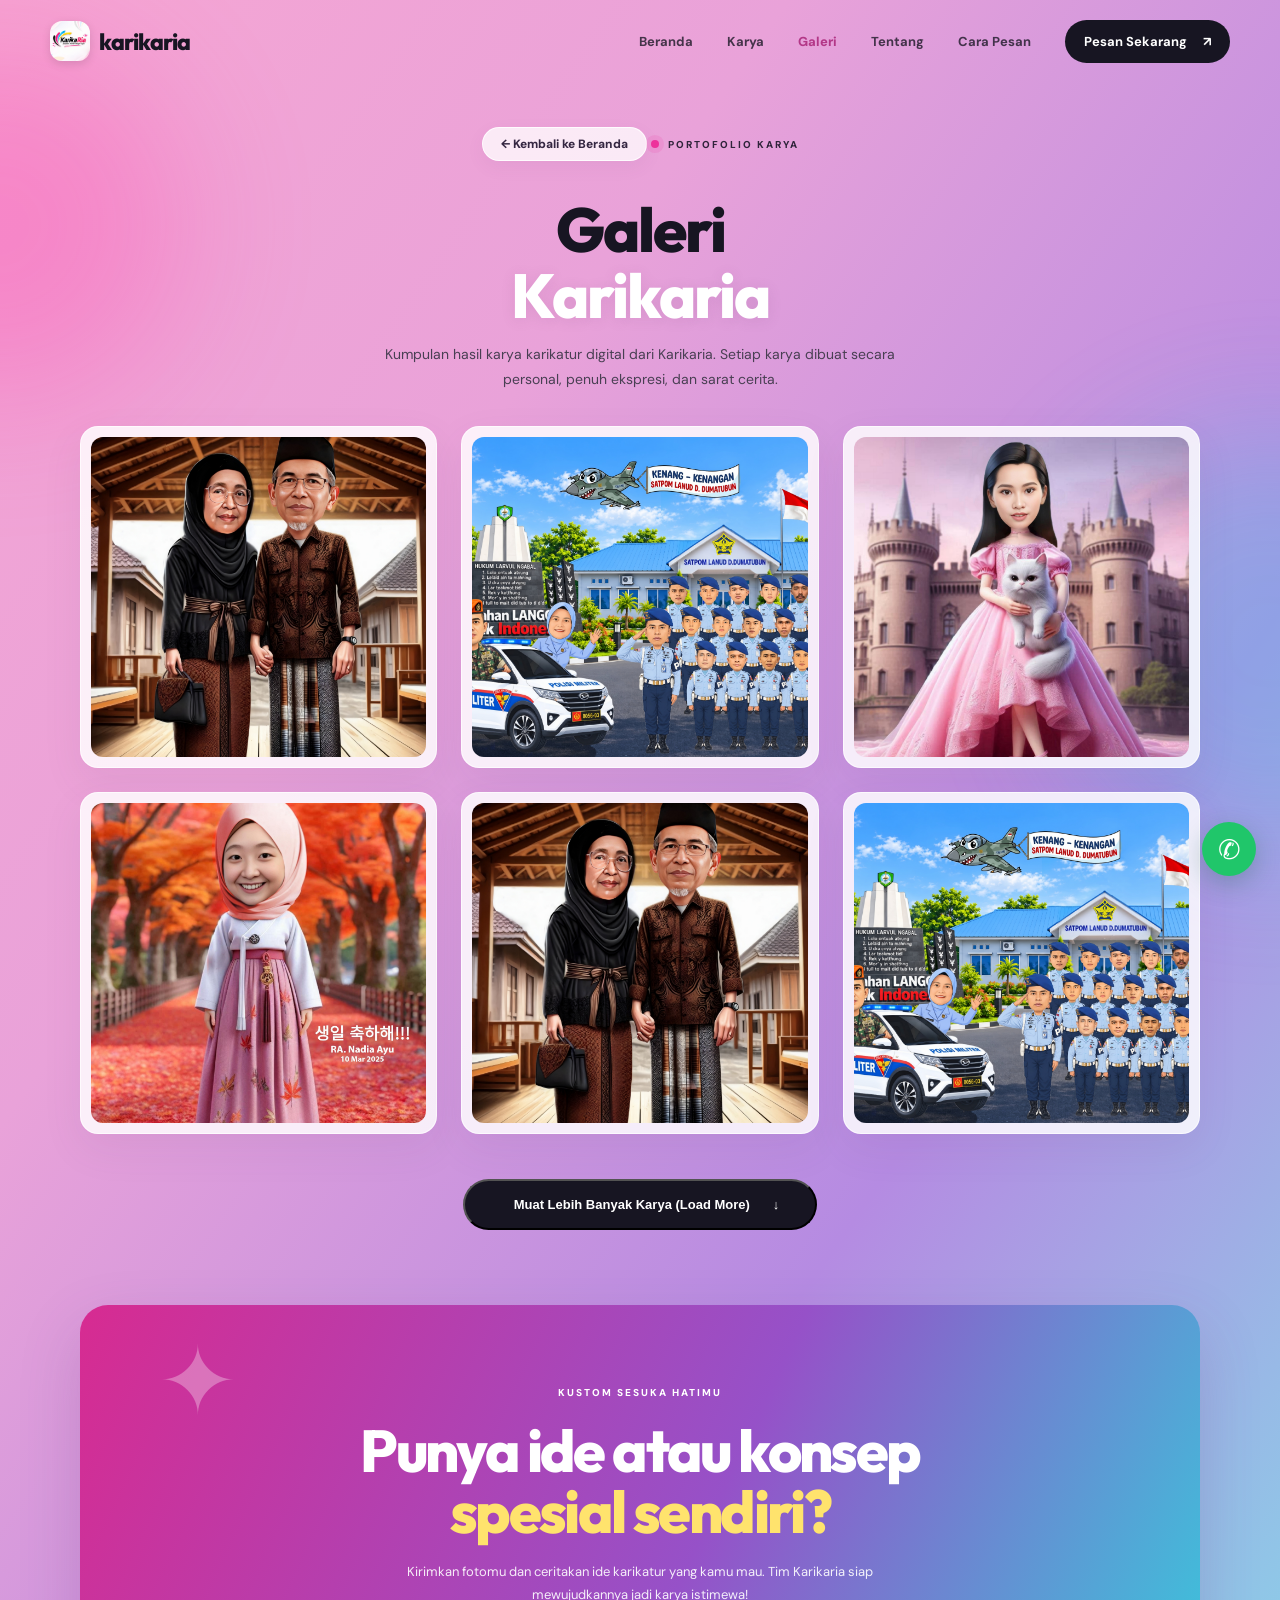
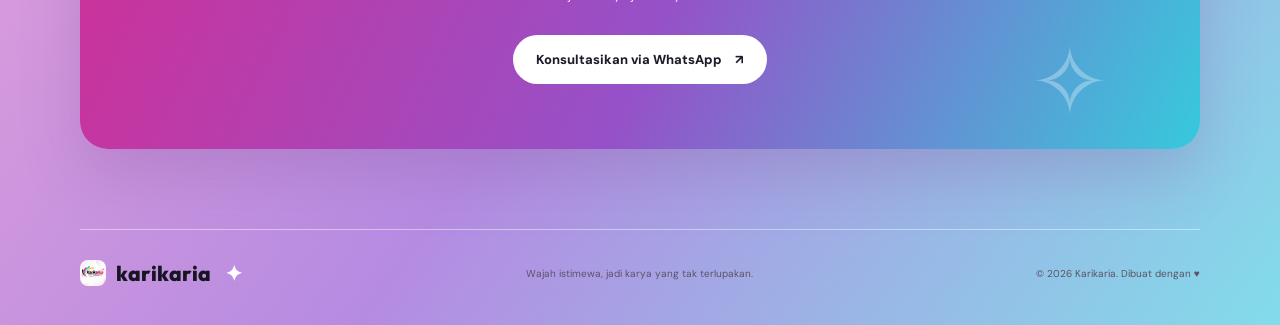
==== commit b14a8d39: "Implement active Load More on GALERI PILIHAN and Galeri page" ====
--- a/galeri.html
+++ b/galeri.html
@@ -36,7 +36,7 @@
   </header>
 
   <main class="section-wrap">
-    <section class="gallery-header reveal">
+    <section class="gallery-header reveal visible">
       <a href="index.html#karya" class="gallery-back">← Kembali ke Beranda</a>
       <span class="eyebrow"><i></i> PORTOFOLIO KARYA</span>
       <h1>Galeri<br><span>Karikaria</span></h1>
@@ -85,7 +85,7 @@
       <!-- Load More Action -->
       <div class="load-more-wrap">
         <button id="load-more-btn" class="button button-dark load-more-btn" aria-label="Muat lebih banyak karya">
-          <span class="btn-text">Muat Lebih Banyak Karya</span>
+          <span class="btn-text">Muat Lebih Banyak Karya (Load More)</span>
           <span class="btn-spinner" aria-hidden="true"></span>
           <span class="btn-icon">↓</span>
         </button>
@@ -97,7 +97,7 @@
 
     <!-- Custom Order Prompt -->
     <section class="order-section" style="padding-top: 10px;">
-      <div class="order-panel reveal">
+      <div class="order-panel reveal visible">
         <div class="order-deco deco-one">✦</div>
         <div class="order-deco deco-two">✧</div>
         <span class="eyebrow">KUSTOM SESUKA HATIMU</span>
--- a/style.css
+++ b/style.css
@@ -2,9 +2,11 @@
 @media(max-width:800px){.hero{gap:10px;min-height:570px}.hero h1{font-size:56px}.hero-art{transform:scale(.85)}.about-section{gap:35px}.market-row{align-items:flex-start;gap:20px;flex-direction:column}.market-links{width:100%}.market-link{flex:1;min-width:0}}
 @media(max-width:640px){.site-header{height:70px;width:calc(100% - 34px)}.menu-toggle{display:block;z-index:12}.nav-links{display:none;position:absolute;top:62px;left:0;right:0;background:#fff;padding:20px;border-radius:18px;box-shadow:0 15px 35px #41204a25;flex-direction:column;align-items:stretch;gap:18px}.nav-links.open{display:flex}.nav-cta{text-align:center}.section-wrap{width:calc(100% - 36px)}.hero{grid-template-columns:1fr;padding:55px 0 50px;gap:0}.hero h1{font-size:clamp(49px,14vw,68px)}.hero-copy>p{font-size:13px}.hero-art{height:410px;transform:scale(.82);margin:-5px -20px -10px}.portrait-card{width:270px}.portrait-bg{height:320px}.face{transform:scale(.9);transform-origin:top left;left:63px}.art-orbit{width:370px;height:370px}.orbit-b{width:420px;height:420px}.sticker-top{right:0;top:35px}.sticker-bottom{bottom:25px;left:0}.work-section,.steps-section{padding:55px 0 70px}.section-heading{display:block}.section-heading h2,.about-copy h2{font-size:42px}.section-heading>p{margin-top:18px}.work-grid{grid-template-columns:1fr;gap:16px}.sample-art{height:280px}.about-section{grid-template-columns:1fr;gap:15px;padding:45px 0 70px}.about-visual{height:310px}.about-shape{width:235px;height:245px}.about-shape span{font-size:115px}.about-copy{padding-top:10px}.about-points{gap:14px;justify-content:space-between}.about-points span{font-size:9px}.steps-grid{grid-template-columns:1fr;gap:12px;margin-top:30px}.step-card{min-height:0;padding:22px}.order-section{padding:15px 0 55px}.order-panel{padding:60px 18px 48px}.order-panel h2{font-size:40px;letter-spacing:-1.8px}.order-deco{font-size:55px}.market-links{flex-direction:column}.market-link{width:100%}.site-footer{width:calc(100% - 36px);flex-wrap:wrap;gap:10px}.site-footer p{order:3;width:100%;margin:0}.copyright{font-size:9px}.wa-float{right:16px;bottom:16px;width:49px;height:49px}}
 /* Gallery & Load More Styles */
-.work-more{display:flex;justify-content:center;margin-top:35px}
-.button-more{background:#ffffffd9;color:var(--ink);border:1px solid #ffffffd0;box-shadow:0 12px 30px #68427818;font-size:14px;padding:15px 28px;backdrop-filter:blur(10px)}
+.work-more-actions{display:flex;align-items:center;justify-content:center;gap:16px;margin-top:35px;flex-wrap:wrap}
+.button-more{background:#ffffffd9;color:var(--ink);border:1px solid #ffffffd0;box-shadow:0 12px 30px #68427818;font-size:14px;padding:15px 28px;backdrop-filter:blur(10px);cursor:pointer;gap:8px}
 .button-more:hover{background:#fff;transform:translateY(-3px);box-shadow:0 18px 35px #68427828;color:#a51a70}
+.button-more.loading .btn-spinner{display:inline-block;border:2px solid #5a3e6855;border-top-color:#a51a70}
+.button-more.loading .load-arrow{display:none}
 .active-nav{color:#a51a70!important;font-weight:800}
 
 .gallery-header{padding:45px 0 35px;text-align:center}
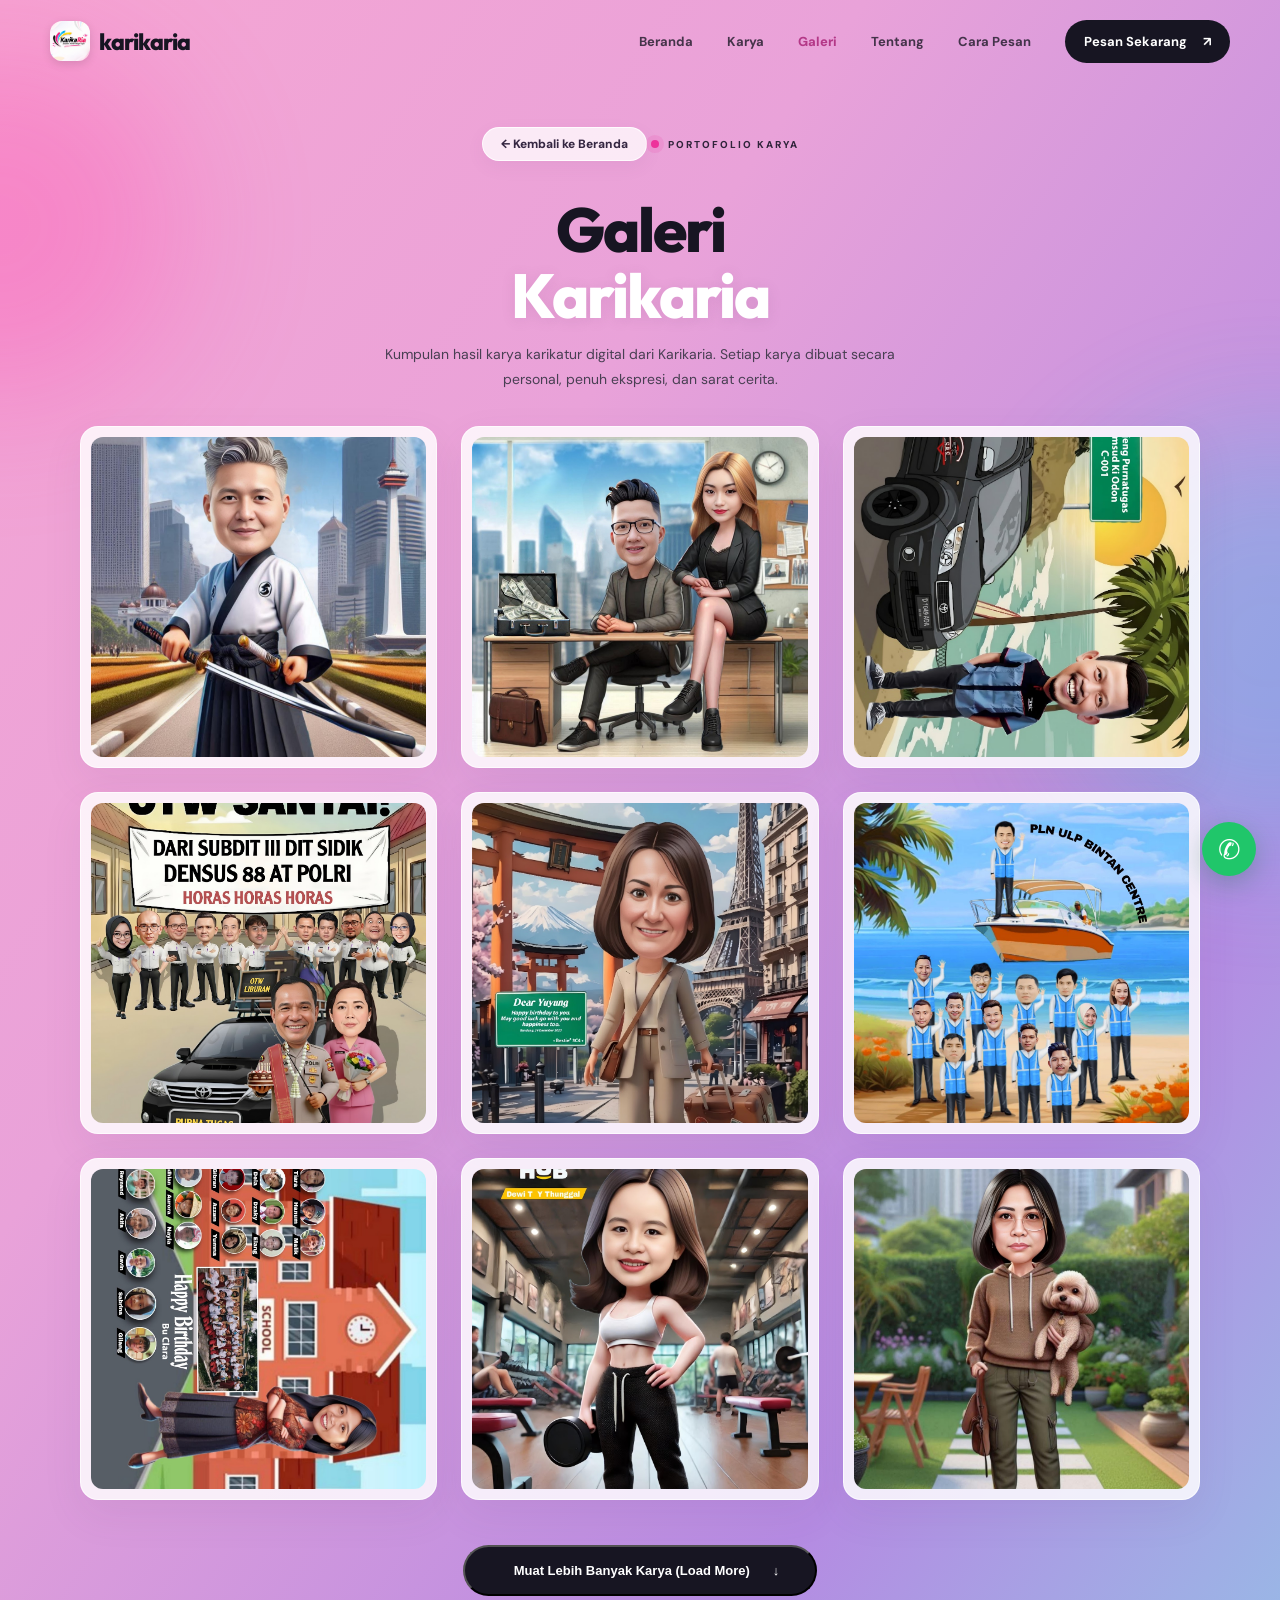
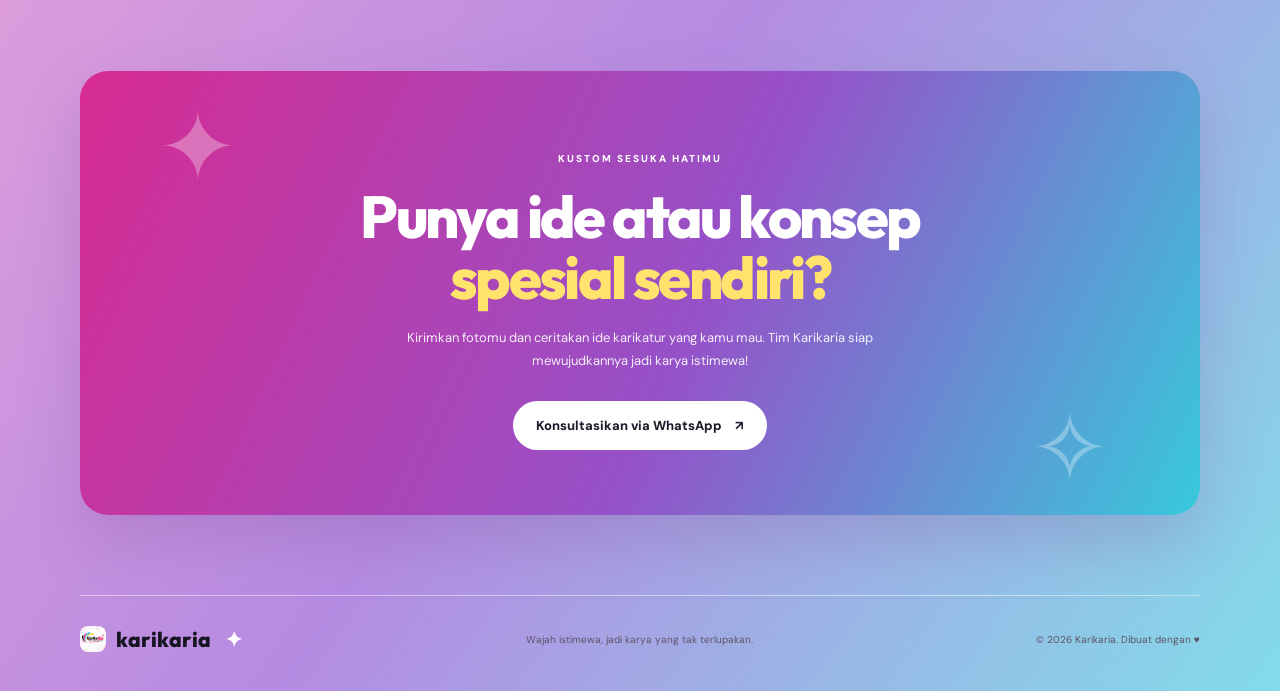
==== commit bef316a8: "Add curated caricature photos from Google Drive into Galeri and Load More" ====
--- a/galeri.html
+++ b/galeri.html
@@ -47,37 +47,55 @@
       <div class="gallery-grid" id="gallery-grid">
         <article class="gallery-card reveal visible">
           <div class="gallery-img-wrap">
-            <img src="assets/assets3.jpg" alt="Karya Karikatur Karikaria" loading="lazy" />
+            <img src="assets/karya-01.jpg" alt="Karya Karikatur Karikaria" loading="lazy" />
           </div>
         </article>
 
         <article class="gallery-card reveal visible">
           <div class="gallery-img-wrap">
-            <img src="assets/assets4.jpg" alt="Karya Karikatur Karikaria" loading="lazy" />
+            <img src="assets/karya-02.jpg" alt="Karya Karikatur Karikaria" loading="lazy" />
           </div>
         </article>
 
         <article class="gallery-card reveal visible">
           <div class="gallery-img-wrap">
-            <img src="assets/assets2.jpg" alt="Karya Karikatur Karikaria" loading="lazy" />
+            <img src="assets/karya-03.jpg" alt="Karya Karikatur Karikaria" loading="lazy" />
           </div>
         </article>
 
         <article class="gallery-card reveal visible">
           <div class="gallery-img-wrap">
-            <img src="assets/assets1.jpg" alt="Karya Karikatur Karikaria" loading="lazy" />
+            <img src="assets/karya-04.jpg" alt="Karya Karikatur Karikaria" loading="lazy" />
           </div>
         </article>
 
         <article class="gallery-card reveal visible">
           <div class="gallery-img-wrap">
-            <img src="assets/assets3.jpg" alt="Karya Karikatur Karikaria" loading="lazy" />
+            <img src="assets/karya-05.jpg" alt="Karya Karikatur Karikaria" loading="lazy" />
           </div>
         </article>
 
         <article class="gallery-card reveal visible">
           <div class="gallery-img-wrap">
-            <img src="assets/assets4.jpg" alt="Karya Karikatur Karikaria" loading="lazy" />
+            <img src="assets/karya-06.jpg" alt="Karya Karikatur Karikaria" loading="lazy" />
+          </div>
+        </article>
+
+        <article class="gallery-card reveal visible">
+          <div class="gallery-img-wrap">
+            <img src="assets/karya-07.jpg" alt="Karya Karikatur Karikaria" loading="lazy" />
+          </div>
+        </article>
+
+        <article class="gallery-card reveal visible">
+          <div class="gallery-img-wrap">
+            <img src="assets/karya-08.jpg" alt="Karya Karikatur Karikaria" loading="lazy" />
+          </div>
+        </article>
+
+        <article class="gallery-card reveal visible">
+          <div class="gallery-img-wrap">
+            <img src="assets/karya-09.jpg" alt="Karya Karikatur Karikaria" loading="lazy" />
           </div>
         </article>
       </div>
--- a/style.css
+++ b/style.css
@@ -1,53 +1,1769 @@
-:root{--pink:#ed329b;--magenta:#d92c91;--purple:#8c4fd2;--cyan:#35cce0;--ink:#171522;--muted:#5f5a68;--white:#fff;--yellow:#ffe36d;--font:'DM Sans',sans-serif;--display:'Outfit',sans-serif}*{box-sizing:border-box}html{scroll-behavior:smooth;scroll-padding-top:90px}body{margin:0;color:var(--ink);font-family:var(--font);background:linear-gradient(125deg,#f6a6d3 0%,#e9a2d9 30%,#b58be2 65%,#82dce9 100%);overflow-x:hidden}a{color:inherit;text-decoration:none}.page-glow{position:fixed;z-index:-1;pointer-events:none;border-radius:50%;filter:blur(70px);opacity:.28}.glow-one{width:360px;height:360px;background:#ff38a8;top:5%;left:-180px}.glow-two{width:420px;height:420px;background:#35d7ec;right:-200px;top:48%}.site-header{width:min(1180px,calc(100% - 48px));height:82px;margin:auto;display:flex;align-items:center;justify-content:space-between;position:relative;z-index:10}.brand{display:flex;align-items:center;gap:9px;font-family:var(--display);font-size:23px;font-weight:800;letter-spacing:-1px}.brand-logo{width:40px;height:40px;object-fit:cover;border-radius:12px;box-shadow:0 3px 10px rgba(0,0,0,0.12)}.brand-fallback{display:none;width:39px;height:39px;border-radius:13px;background:var(--ink);color:#fff;align-items:center;justify-content:center;font-size:21px}.brand-fallback span{color:var(--yellow);font-size:12px}.nav-links{display:flex;align-items:center;gap:34px;font-size:13px;font-weight:700}.nav-links>a:not(.nav-cta){opacity:.78;transition:.25s}.nav-links>a:not(.nav-cta):hover{opacity:1;color:#a51a70}.nav-cta{background:var(--ink);color:#fff;padding:13px 19px;border-radius:30px;transition:.25s}.nav-cta:hover,.button-dark:hover{transform:translateY(-3px);box-shadow:0 12px 25px #2c173b30}.nav-cta span,.button span{margin-left:13px}.menu-toggle{display:none;background:none;border:0;padding:8px}.menu-toggle span{display:block;width:24px;height:2px;background:var(--ink);margin:5px}.section-wrap{width:min(1120px,calc(100% - 48px));margin-inline:auto}.hero{min-height:630px;display:grid;grid-template-columns:1fr 1fr;align-items:center;gap:50px;padding:40px 0 80px}.eyebrow{display:inline-flex;align-items:center;gap:9px;font-size:10px;letter-spacing:2px;font-weight:800;color:#30243b}.eyebrow i{width:8px;height:8px;border-radius:50%;background:var(--pink);box-shadow:0 0 0 5px #ed329b22}.hero h1,.section-heading h2,.about-copy h2,.order-panel h2{font-family:var(--display);font-weight:800;letter-spacing:-2.6px;line-height:1.02}.hero h1{font-size:clamp(48px,6.1vw,76px);margin:22px 0 20px}.hero h1 span,.section-heading h2 span,.about-copy h2 span{color:#fff;text-shadow:0 2px 12px #743c7b20}.hero-copy>p{max-width:480px;color:#433b4d;font-size:15px;line-height:1.85}.hero-actions{display:flex;align-items:center;gap:26px;margin-top:30px}.button{display:inline-flex;align-items:center;justify-content:center;border-radius:40px;padding:16px 23px;font-size:13px;font-weight:800;transition:.25s}.button-dark{background:var(--ink);color:#fff}.text-link{font-size:13px;font-weight:800;border-bottom:1px solid #31223b66;padding:0 0 6px}.text-link span{margin-left:8px}.hero-note{display:flex;align-items:center;gap:13px;margin-top:45px;color:#554a5d;font-size:11px}.mini-avatars{display:flex}.mini-avatars b{display:grid;place-items:center;width:27px;height:27px;border:2px solid #e9a2d9;border-radius:50%;background:#fff;margin-left:-6px;font-size:12px}.mini-avatars b:first-child{margin-left:0;background:var(--yellow)}.mini-avatars b:nth-child(2){background:var(--cyan)}.hero-art{height:490px;position:relative;display:grid;place-items:center}.portrait-card{width:300px;position:relative;z-index:2;transform:rotate(5deg);background:#fff;padding:12px 12px 18px;border-radius:17px;box-shadow:0 28px 65px #5e2d7040}.portrait-bg{height:350px;border-radius:10px;overflow:hidden;position:relative;background:linear-gradient(145deg,#ff8fc7,#9d69d3 62%,#4ccddd)}.portrait-photo{width:100%;height:100%;object-fit:cover;display:block}.sun{position:absolute;width:185px;height:185px;border-radius:50%;background:var(--yellow);top:22px;left:58px;opacity:.95}.face{position:absolute;width:155px;height:190px;border-radius:48% 48% 45% 45%;background:#9a573e;left:73px;top:78px;z-index:2;box-shadow:inset -13px -7px #7e443c}.hair{position:absolute;left:-5px;top:-15px;width:165px;height:80px;border-radius:55% 50% 25% 25%;background:#28202a;transform:rotate(-4deg)}.ear{position:absolute;width:28px;height:40px;background:#9a573e;border-radius:50%;top:82px}.ear-left{left:-15px}.ear-right{right:-15px}.eye{position:absolute;width:10px;height:13px;background:#211923;border-radius:50%;top:91px}.eye-left{left:39px}.eye-right{right:39px}.nose{position:absolute;width:15px;height:22px;border-right:3px solid #703d35;border-bottom:3px solid #703d35;left:70px;top:108px;border-radius:0 0 10px}.smile{position:absolute;width:38px;height:17px;border-bottom:4px solid #542b2d;border-radius:50%;left:59px;top:143px}.neck{position:absolute;left:59px;bottom:-23px;width:38px;height:45px;background:#8e4b3c}.shirt{position:absolute;left:-35px;bottom:-100px;width:225px;height:125px;border-radius:50% 50% 0 0;background:#ffe36d;border:5px solid #27212b}.sparkle{position:absolute;color:#fff;font-size:29px;z-index:3;text-shadow:0 2px 8px rgba(0,0,0,0.35)}.s1{top:40px;right:34px}.s2{bottom:40px;left:25px}.portrait-caption{padding:13px 5px 0;display:flex;justify-content:space-between;align-items:center}.portrait-caption span{font-size:8px;letter-spacing:1px;color:#9b8e9f}.portrait-caption b{font-family:var(--display);font-size:12px}.art-orbit{position:absolute;border:1px solid #ffffff85;border-radius:50%;width:440px;height:440px}.orbit-b{width:510px;height:510px;border-style:dashed;opacity:.6}.hero-sticker{position:absolute;z-index:3;background:var(--yellow);font-size:9px;font-weight:900;letter-spacing:1px;padding:12px 16px;border-radius:30px;box-shadow:0 9px 25px #6c387329}.sticker-top{top:60px;right:5px;transform:rotate(9deg)}.sticker-bottom{bottom:65px;left:8px;background:#fff;transform:rotate(-9deg)}.work-section{padding:75px 0 95px}.section-heading{display:flex;justify-content:space-between;align-items:end;margin-bottom:36px}.section-heading h2,.about-copy h2{font-size:clamp(38px,4.5vw,56px);margin:16px 0 0}.section-heading>p{max-width:290px;color:#51485b;font-size:13px;line-height:1.8;margin-bottom:5px}.work-grid{display:grid;grid-template-columns:repeat(3,1fr);gap:22px}.work-card{background:#ffffffc9;padding:12px;border-radius:18px;box-shadow:0 15px 40px #68427815;transition:.3s}.work-card:hover{transform:translateY(-9px) rotate(-.5deg);box-shadow:0 25px 45px #68427825}.sample-art{height:250px;border-radius:12px;position:relative;overflow:hidden}.sample-image{width:100%;height:100%;object-fit:cover;display:block;transition:transform .35s ease}.work-card:hover .sample-image{transform:scale(1.04)}.art-couple{background:linear-gradient(140deg,#f9a3c9,#9a6bcb 65%,#47cad7)}.sample-sun,.family-sun{position:absolute;width:130px;height:130px;background:#ffe477;border-radius:50%;top:22px;left:calc(50% - 65px)}.person{position:absolute;bottom:-10px;width:92px;height:140px;border-radius:47% 47% 10px 10px;background:#292232}.person:before{content:"";position:absolute;top:-57px;left:13px;width:66px;height:75px;border-radius:48%;background:#a9664b;box-shadow:inset -8px -5px #8e4f43}.person:after{content:"";position:absolute;top:-65px;left:8px;width:75px;height:43px;border-radius:60% 50% 20% 20%;background:#2b202b}.person i:before,.person i:after{content:"";position:absolute;z-index:2;top:-29px;width:5px;height:7px;border-radius:50%;background:#201923}.person i:before{left:31px}.person i:after{right:27px}.p-one{left:calc(50% - 90px);background:#f2d7a3}.p-two{left:calc(50% + 2px);background:#4e314c;transform:scale(1.08)}.p-two:before{background:#754733}.p-two:after{background:#1d1b25}.sample-star,.sample-heart,.sample-pencil{position:absolute;color:#fff;font-size:31px;right:24px;top:22px}.art-family{background:linear-gradient(135deg,#45c8d9,#8a72d0 58%,#ee83bb)}.family-sun{width:105px;height:105px;top:25px}.p-three{left:calc(50% - 112px);transform:scale(.75);background:#f3d28d}.p-four{left:calc(50% - 42px);z-index:2;transform:scale(1.08);background:#ed8bb7}.p-five{left:calc(50% + 31px);transform:scale(.78);background:#4e314c}.p-three:before,.p-five:before{background:#996047}.p-four:before{background:#b87858}.sample-heart{color:#ffeb82}.art-profession{background:linear-gradient(135deg,#f8c36e,#ef7fb5 52%,#8d5cc9)}.p-six{left:calc(50% - 46px);width:100px;height:165px;background:#35c8d9}.p-six:before{width:75px;height:83px;left:12px;background:#9d5d45}.p-six:after{width:85px;left:8px;background:#28202a}.badge-circle{position:absolute;top:20px;left:24px;width:65px;height:65px;border:2px solid #fff;border-radius:50%;display:grid;place-items:center;color:#fff;font-size:25px}.sample-pencil{top:auto;bottom:25px;right:27px;font-size:38px}.work-meta{display:flex;justify-content:space-between;align-items:center;padding:15px 5px 7px}.work-meta div{display:grid;gap:5px}.work-meta b{font-family:var(--display);font-size:15px}.work-meta span{font-size:10px;color:#777080}.work-number{font-family:var(--display);font-size:19px!important;color:#c3a2d0!important}.gallery-hint{font-size:10px;color:#64596b;margin-top:15px}.about-section{display:grid;grid-template-columns:.9fr 1.1fr;gap:95px;align-items:center;padding:75px 0 110px}.about-visual{height:390px;position:relative;display:grid;place-items:center}.about-shape{width:290px;height:290px;border-radius:24px;overflow:hidden;background:#fff;display:flex;align-items:center;justify-content:center;transform:rotate(-6deg);box-shadow:0 25px 60px #70408035;padding:10px;transition:transform .3s ease,box-shadow .3s ease}.about-shape:hover{transform:rotate(-3deg) scale(1.02)}.about-photo{width:100%;height:100%;object-fit:cover;border-radius:16px;display:block}.about-stamp{position:absolute;z-index:2;left:4px;top:30px;background:var(--yellow);width:88px;height:88px;border-radius:50%;display:grid;place-content:center;text-align:center;font-size:12px;font-weight:900;line-height:1.1;transform:rotate(-14deg);box-shadow:0 10px 25px #69407825}.about-floating{position:absolute;right:10px;bottom:25px;color:#fff;font-size:60px}.about-copy h2{font-size:clamp(37px,4vw,51px);margin:18px 0 22px}.about-copy p{font-size:13px;color:#4e4657;line-height:1.9}.about-points{display:flex;gap:22px;margin-top:28px}.about-points div{display:grid;gap:6px}.about-points b{font-family:var(--display);font-size:20px;color:#fff}.about-points span{font-size:10px;font-weight:700;color:#463d50}.steps-section{padding:75px 0 105px}.centered{display:grid;justify-items:center;text-align:center}.centered h2{margin:14px 0}.centered p{margin:10px 0 0;color:#51485b;font-size:13px}.steps-grid{display:grid;grid-template-columns:repeat(3,1fr);gap:18px;margin-top:48px}.step-card{background:#ffffffb8;border:1px solid #ffffffa8;border-radius:18px;padding:27px;min-height:230px;transition:.3s}.step-card:hover{background:#fff;transform:translateY(-7px)}.step-icon{width:43px;height:43px;border-radius:14px;display:grid;place-items:center;background:#f5c2e1;color:#a91c79;font-size:23px}.step-card:nth-child(2) .step-icon{background:#d8c1f0;color:#7542a8}.step-card:nth-child(3) .step-icon{background:#bceef1;color:#167e8b}.step-no{display:block;margin-top:22px;font-size:9px;letter-spacing:1.6px;font-weight:900;color:#8b788e}.step-card h3{font-family:var(--display);font-size:20px;margin:8px 0}.step-card p{font-size:12px;line-height:1.8;color:#655b6c;margin:0}.order-section{padding:40px 0 80px}.order-panel{position:relative;overflow:hidden;text-align:center;padding:75px 25px 65px;border-radius:28px;background:linear-gradient(115deg,#d72b91,#9651c8 55%,#37c9dc);color:#fff;box-shadow:0 25px 60px #74408335}.order-panel .eyebrow{color:#fff}.order-panel h2{font-size:clamp(38px,5vw,59px);margin:19px 0}.order-panel h2 span{color:var(--yellow)}.order-panel p{font-size:13px;color:#fff;opacity:.9;margin:0 auto 28px;max-width:480px;line-height:1.8}.button-light{background:#fff;color:#201a2a}.button-light:hover{transform:translateY(-4px);box-shadow:0 12px 30px #28132c40}.order-panel small{display:block;margin-top:15px;font-size:10px;opacity:.8}.order-deco{position:absolute;color:#ffffff50;font-size:95px}.deco-one{left:7%;top:15px}.deco-two{right:8%;bottom:5px}.market-row{display:flex;justify-content:space-between;align-items:center;padding:43px 10px 0}.market-row h3{font-family:var(--display);font-size:23px;margin:7px 0}.market-links{display:flex;gap:14px}.market-link{display:flex;align-items:center;gap:12px;padding:12px 18px;background:#ffffffbd;border:1px solid #ffffffb0;border-radius:14px;min-width:185px;transition:.25s}.market-link:hover{transform:translateY(-4px);background:#fff}.market-icon{width:37px;height:37px;border-radius:11px;background:#ee6b32;color:#fff;display:grid;place-items:center;font-family:var(--display);font-weight:800;font-size:21px}.lazada .market-icon{background:#6842b8}.market-link span:last-child{display:grid;gap:3px}.market-link b{font-size:13px}.market-link small{font-size:9px;color:#706778}.site-footer{width:min(1120px,calc(100% - 48px));margin:auto;padding:27px 0 35px;border-top:1px solid #ffffff75;display:flex;align-items:center;justify-content:space-between}.footer-brand{display:inline-flex;align-items:center;gap:10px;font-family:var(--display);font-weight:800;font-size:21px}.footer-logo{width:26px;height:26px;border-radius:8px;object-fit:cover}.footer-brand span{color:#fff;margin-left:4px}.site-footer p,.copyright{font-size:10px;color:#5d5264}.wa-float{position:fixed;z-index:9;right:24px;bottom:24px;width:54px;height:54px;border-radius:50%;display:grid;place-items:center;background:#20c66a;color:#fff;font-size:27px;box-shadow:0 8px 25px #145e3a45;transition:.25s}.wa-float:hover{transform:scale(1.1) rotate(-8deg)}.reveal{opacity:0;transform:translateY(25px);transition:opacity .7s ease,transform .7s ease}.reveal.visible{opacity:1;transform:translateY(0)}
-@media(max-width:800px){.hero{gap:10px;min-height:570px}.hero h1{font-size:56px}.hero-art{transform:scale(.85)}.about-section{gap:35px}.market-row{align-items:flex-start;gap:20px;flex-direction:column}.market-links{width:100%}.market-link{flex:1;min-width:0}}
-@media(max-width:640px){.site-header{height:70px;width:calc(100% - 34px)}.menu-toggle{display:block;z-index:12}.nav-links{display:none;position:absolute;top:62px;left:0;right:0;background:#fff;padding:20px;border-radius:18px;box-shadow:0 15px 35px #41204a25;flex-direction:column;align-items:stretch;gap:18px}.nav-links.open{display:flex}.nav-cta{text-align:center}.section-wrap{width:calc(100% - 36px)}.hero{grid-template-columns:1fr;padding:55px 0 50px;gap:0}.hero h1{font-size:clamp(49px,14vw,68px)}.hero-copy>p{font-size:13px}.hero-art{height:410px;transform:scale(.82);margin:-5px -20px -10px}.portrait-card{width:270px}.portrait-bg{height:320px}.face{transform:scale(.9);transform-origin:top left;left:63px}.art-orbit{width:370px;height:370px}.orbit-b{width:420px;height:420px}.sticker-top{right:0;top:35px}.sticker-bottom{bottom:25px;left:0}.work-section,.steps-section{padding:55px 0 70px}.section-heading{display:block}.section-heading h2,.about-copy h2{font-size:42px}.section-heading>p{margin-top:18px}.work-grid{grid-template-columns:1fr;gap:16px}.sample-art{height:280px}.about-section{grid-template-columns:1fr;gap:15px;padding:45px 0 70px}.about-visual{height:310px}.about-shape{width:235px;height:245px}.about-shape span{font-size:115px}.about-copy{padding-top:10px}.about-points{gap:14px;justify-content:space-between}.about-points span{font-size:9px}.steps-grid{grid-template-columns:1fr;gap:12px;margin-top:30px}.step-card{min-height:0;padding:22px}.order-section{padding:15px 0 55px}.order-panel{padding:60px 18px 48px}.order-panel h2{font-size:40px;letter-spacing:-1.8px}.order-deco{font-size:55px}.market-links{flex-direction:column}.market-link{width:100%}.site-footer{width:calc(100% - 36px);flex-wrap:wrap;gap:10px}.site-footer p{order:3;width:100%;margin:0}.copyright{font-size:9px}.wa-float{right:16px;bottom:16px;width:49px;height:49px}}
+:root {
+    --pink: #ed329b;
+    --magenta: #d92c91;
+    --purple: #8c4fd2;
+    --cyan: #35cce0;
+    --ink: #171522;
+    --muted: #5f5a68;
+    --white: #fff;
+    --yellow: #ffe36d;
+    --font: 'DM Sans', sans-serif;
+    --display: 'Outfit', sans-serif
+}
+
+* {
+    box-sizing: border-box
+}
+
+html {
+    scroll-behavior: smooth;
+    scroll-padding-top: 90px
+}
+
+body {
+    margin: 0;
+    color: var(--ink);
+    font-family: var(--font);
+    background: linear-gradient(125deg, #f6a6d3 0%, #e9a2d9 30%, #b58be2 65%, #82dce9 100%);
+    overflow-x: hidden
+}
+
+a {
+    color: inherit;
+    text-decoration: none
+}
+
+.page-glow {
+    position: fixed;
+    z-index: -1;
+    pointer-events: none;
+    border-radius: 50%;
+    filter: blur(70px);
+    opacity: .28
+}
+
+.glow-one {
+    width: 360px;
+    height: 360px;
+    background: #ff38a8;
+    top: 5%;
+    left: -180px
+}
+
+.glow-two {
+    width: 420px;
+    height: 420px;
+    background: #35d7ec;
+    right: -200px;
+    top: 48%
+}
+
+.site-header {
+    width: min(1180px, calc(100% - 48px));
+    height: 82px;
+    margin: auto;
+    display: flex;
+    align-items: center;
+    justify-content: space-between;
+    position: relative;
+    z-index: 10
+}
+
+.brand {
+    display: flex;
+    align-items: center;
+    gap: 9px;
+    font-family: var(--display);
+    font-size: 23px;
+    font-weight: 800;
+    letter-spacing: -1px
+}
+
+.brand-logo {
+    width: 40px;
+    height: 40px;
+    object-fit: cover;
+    border-radius: 12px;
+    box-shadow: 0 3px 10px rgba(0, 0, 0, 0.12)
+}
+
+.brand-fallback {
+    display: none;
+    width: 39px;
+    height: 39px;
+    border-radius: 13px;
+    background: var(--ink);
+    color: #fff;
+    align-items: center;
+    justify-content: center;
+    font-size: 21px
+}
+
+.brand-fallback span {
+    color: var(--yellow);
+    font-size: 12px
+}
+
+.nav-links {
+    display: flex;
+    align-items: center;
+    gap: 34px;
+    font-size: 13px;
+    font-weight: 700
+}
+
+.nav-links>a:not(.nav-cta) {
+    opacity: .78;
+    transition: .25s
+}
+
+.nav-links>a:not(.nav-cta):hover {
+    opacity: 1;
+    color: #a51a70
+}
+
+.nav-cta {
+    background: var(--ink);
+    color: #fff;
+    padding: 13px 19px;
+    border-radius: 30px;
+    transition: .25s
+}
+
+.nav-cta:hover,
+.button-dark:hover {
+    transform: translateY(-3px);
+    box-shadow: 0 12px 25px #2c173b30
+}
+
+.nav-cta span,
+.button span {
+    margin-left: 13px
+}
+
+.menu-toggle {
+    display: none;
+    background: none;
+    border: 0;
+    padding: 8px
+}
+
+.menu-toggle span {
+    display: block;
+    width: 24px;
+    height: 2px;
+    background: var(--ink);
+    margin: 5px
+}
+
+.section-wrap {
+    width: min(1120px, calc(100% - 48px));
+    margin-inline: auto
+}
+
+.hero {
+    min-height: 630px;
+    display: grid;
+    grid-template-columns: 1fr 1fr;
+    align-items: center;
+    gap: 50px;
+    padding: 40px 0 80px
+}
+
+.eyebrow {
+    display: inline-flex;
+    align-items: center;
+    gap: 9px;
+    font-size: 10px;
+    letter-spacing: 2px;
+    font-weight: 800;
+    color: #30243b
+}
+
+.eyebrow i {
+    width: 8px;
+    height: 8px;
+    border-radius: 50%;
+    background: var(--pink);
+    box-shadow: 0 0 0 5px #ed329b22
+}
+
+.hero h1,
+.section-heading h2,
+.about-copy h2,
+.order-panel h2 {
+    font-family: var(--display);
+    font-weight: 800;
+    letter-spacing: -2.6px;
+    line-height: 1.02
+}
+
+.hero h1 {
+    font-size: clamp(48px, 6.1vw, 76px);
+    margin: 22px 0 20px
+}
+
+.hero h1 span,
+.section-heading h2 span,
+.about-copy h2 span {
+    color: #fff;
+    text-shadow: 0 2px 12px #743c7b20
+}
+
+.hero-copy>p {
+    max-width: 480px;
+    color: #433b4d;
+    font-size: 15px;
+    line-height: 1.85
+}
+
+.hero-actions {
+    display: flex;
+    align-items: center;
+    gap: 26px;
+    margin-top: 30px
+}
+
+.button {
+    display: inline-flex;
+    align-items: center;
+    justify-content: center;
+    border-radius: 40px;
+    padding: 16px 23px;
+    font-size: 13px;
+    font-weight: 800;
+    transition: .25s
+}
+
+.button-dark {
+    background: var(--ink);
+    color: #fff
+}
+
+.text-link {
+    font-size: 13px;
+    font-weight: 800;
+    border-bottom: 1px solid #31223b66;
+    padding: 0 0 6px
+}
+
+.text-link span {
+    margin-left: 8px
+}
+
+.hero-note {
+    display: flex;
+    align-items: center;
+    gap: 13px;
+    margin-top: 45px;
+    color: #554a5d;
+    font-size: 11px
+}
+
+.mini-avatars {
+    display: flex
+}
+
+.mini-avatars b {
+    display: grid;
+    place-items: center;
+    width: 27px;
+    height: 27px;
+    border: 2px solid #e9a2d9;
+    border-radius: 50%;
+    background: #fff;
+    margin-left: -6px;
+    font-size: 12px
+}
+
+.mini-avatars b:first-child {
+    margin-left: 0;
+    background: var(--yellow)
+}
+
+.mini-avatars b:nth-child(2) {
+    background: var(--cyan)
+}
+
+.hero-art {
+    height: 490px;
+    position: relative;
+    display: grid;
+    place-items: center
+}
+
+.portrait-card {
+    width: 300px;
+    position: relative;
+    z-index: 2;
+    transform: rotate(5deg);
+    background: #fff;
+    padding: 12px 12px 18px;
+    border-radius: 17px;
+    box-shadow: 0 28px 65px #5e2d7040
+}
+
+.portrait-bg {
+    height: 350px;
+    border-radius: 10px;
+    overflow: hidden;
+    position: relative;
+    background: linear-gradient(145deg, #ff8fc7, #9d69d3 62%, #4ccddd)
+}
+
+.portrait-photo {
+    width: 100%;
+    height: 100%;
+    object-fit: cover;
+    display: block
+}
+
+.sun {
+    position: absolute;
+    width: 185px;
+    height: 185px;
+    border-radius: 50%;
+    background: var(--yellow);
+    top: 22px;
+    left: 58px;
+    opacity: .95
+}
+
+.face {
+    position: absolute;
+    width: 155px;
+    height: 190px;
+    border-radius: 48% 48% 45% 45%;
+    background: #9a573e;
+    left: 73px;
+    top: 78px;
+    z-index: 2;
+    box-shadow: inset -13px -7px #7e443c
+}
+
+.hair {
+    position: absolute;
+    left: -5px;
+    top: -15px;
+    width: 165px;
+    height: 80px;
+    border-radius: 55% 50% 25% 25%;
+    background: #28202a;
+    transform: rotate(-4deg)
+}
+
+.ear {
+    position: absolute;
+    width: 28px;
+    height: 40px;
+    background: #9a573e;
+    border-radius: 50%;
+    top: 82px
+}
+
+.ear-left {
+    left: -15px
+}
+
+.ear-right {
+    right: -15px
+}
+
+.eye {
+    position: absolute;
+    width: 10px;
+    height: 13px;
+    background: #211923;
+    border-radius: 50%;
+    top: 91px
+}
+
+.eye-left {
+    left: 39px
+}
+
+.eye-right {
+    right: 39px
+}
+
+.nose {
+    position: absolute;
+    width: 15px;
+    height: 22px;
+    border-right: 3px solid #703d35;
+    border-bottom: 3px solid #703d35;
+    left: 70px;
+    top: 108px;
+    border-radius: 0 0 10px
+}
+
+.smile {
+    position: absolute;
+    width: 38px;
+    height: 17px;
+    border-bottom: 4px solid #542b2d;
+    border-radius: 50%;
+    left: 59px;
+    top: 143px
+}
+
+.neck {
+    position: absolute;
+    left: 59px;
+    bottom: -23px;
+    width: 38px;
+    height: 45px;
+    background: #8e4b3c
+}
+
+.shirt {
+    position: absolute;
+    left: -35px;
+    bottom: -100px;
+    width: 225px;
+    height: 125px;
+    border-radius: 50% 50% 0 0;
+    background: #ffe36d;
+    border: 5px solid #27212b
+}
+
+.sparkle {
+    position: absolute;
+    color: #fff;
+    font-size: 29px;
+    z-index: 3;
+    text-shadow: 0 2px 8px rgba(0, 0, 0, 0.35)
+}
+
+.s1 {
+    top: 40px;
+    right: 34px
+}
+
+.s2 {
+    bottom: 40px;
+    left: 25px
+}
+
+.portrait-caption {
+    padding: 13px 5px 0;
+    display: flex;
+    justify-content: space-between;
+    align-items: center
+}
+
+.portrait-caption span {
+    font-size: 8px;
+    letter-spacing: 1px;
+    color: #9b8e9f
+}
+
+.portrait-caption b {
+    font-family: var(--display);
+    font-size: 12px
+}
+
+.art-orbit {
+    position: absolute;
+    border: 1px solid #ffffff85;
+    border-radius: 50%;
+    width: 440px;
+    height: 440px
+}
+
+.orbit-b {
+    width: 510px;
+    height: 510px;
+    border-style: dashed;
+    opacity: .6
+}
+
+.hero-sticker {
+    position: absolute;
+    z-index: 3;
+    background: var(--yellow);
+    font-size: 9px;
+    font-weight: 900;
+    letter-spacing: 1px;
+    padding: 12px 16px;
+    border-radius: 30px;
+    box-shadow: 0 9px 25px #6c387329
+}
+
+.sticker-top {
+    top: 60px;
+    right: 5px;
+    transform: rotate(9deg)
+}
+
+.sticker-bottom {
+    bottom: 65px;
+    left: 8px;
+    background: #fff;
+    transform: rotate(-9deg)
+}
+
+.work-section {
+    padding: 75px 0 95px
+}
+
+.section-heading {
+    display: flex;
+    justify-content: space-between;
+    align-items: end;
+    margin-bottom: 36px
+}
+
+.section-heading h2,
+.about-copy h2 {
+    font-size: clamp(38px, 4.5vw, 56px);
+    margin: 16px 0 0
+}
+
+.section-heading>p {
+    max-width: 290px;
+    color: #51485b;
+    font-size: 13px;
+    line-height: 1.8;
+    margin-bottom: 5px
+}
+
+.work-grid {
+    display: grid;
+    grid-template-columns: repeat(3, 1fr);
+    gap: 22px
+}
+
+.work-card {
+    background: #ffffffc9;
+    padding: 12px;
+    border-radius: 18px;
+    box-shadow: 0 15px 40px #68427815;
+    transition: .3s
+}
+
+.work-card:hover {
+    transform: translateY(-9px) rotate(-.5deg);
+    box-shadow: 0 25px 45px #68427825
+}
+
+.sample-art {
+    height: 250px;
+    border-radius: 12px;
+    position: relative;
+    overflow: hidden
+}
+
+.sample-image {
+    width: 100%;
+    height: 100%;
+    object-fit: cover;
+    display: block;
+    transition: transform .35s ease
+}
+
+.work-card:hover .sample-image {
+    transform: scale(1.04)
+}
+
+.art-couple {
+    background: linear-gradient(140deg, #f9a3c9, #9a6bcb 65%, #47cad7)
+}
+
+.sample-sun,
+.family-sun {
+    position: absolute;
+    width: 130px;
+    height: 130px;
+    background: #ffe477;
+    border-radius: 50%;
+    top: 22px;
+    left: calc(50% - 65px)
+}
+
+.person {
+    position: absolute;
+    bottom: -10px;
+    width: 92px;
+    height: 140px;
+    border-radius: 47% 47% 10px 10px;
+    background: #292232
+}
+
+.person:before {
+    content: "";
+    position: absolute;
+    top: -57px;
+    left: 13px;
+    width: 66px;
+    height: 75px;
+    border-radius: 48%;
+    background: #a9664b;
+    box-shadow: inset -8px -5px #8e4f43
+}
+
+.person:after {
+    content: "";
+    position: absolute;
+    top: -65px;
+    left: 8px;
+    width: 75px;
+    height: 43px;
+    border-radius: 60% 50% 20% 20%;
+    background: #2b202b
+}
+
+.person i:before,
+.person i:after {
+    content: "";
+    position: absolute;
+    z-index: 2;
+    top: -29px;
+    width: 5px;
+    height: 7px;
+    border-radius: 50%;
+    background: #201923
+}
+
+.person i:before {
+    left: 31px
+}
+
+.person i:after {
+    right: 27px
+}
+
+.p-one {
+    left: calc(50% - 90px);
+    background: #f2d7a3
+}
+
+.p-two {
+    left: calc(50% + 2px);
+    background: #4e314c;
+    transform: scale(1.08)
+}
+
+.p-two:before {
+    background: #754733
+}
+
+.p-two:after {
+    background: #1d1b25
+}
+
+.sample-star,
+.sample-heart,
+.sample-pencil {
+    position: absolute;
+    color: #fff;
+    font-size: 31px;
+    right: 24px;
+    top: 22px
+}
+
+.art-family {
+    background: linear-gradient(135deg, #45c8d9, #8a72d0 58%, #ee83bb)
+}
+
+.family-sun {
+    width: 105px;
+    height: 105px;
+    top: 25px
+}
+
+.p-three {
+    left: calc(50% - 112px);
+    transform: scale(.75);
+    background: #f3d28d
+}
+
+.p-four {
+    left: calc(50% - 42px);
+    z-index: 2;
+    transform: scale(1.08);
+    background: #ed8bb7
+}
+
+.p-five {
+    left: calc(50% + 31px);
+    transform: scale(.78);
+    background: #4e314c
+}
+
+.p-three:before,
+.p-five:before {
+    background: #996047
+}
+
+.p-four:before {
+    background: #b87858
+}
+
+.sample-heart {
+    color: #ffeb82
+}
+
+.art-profession {
+    background: linear-gradient(135deg, #f8c36e, #ef7fb5 52%, #8d5cc9)
+}
+
+.p-six {
+    left: calc(50% - 46px);
+    width: 100px;
+    height: 165px;
+    background: #35c8d9
+}
+
+.p-six:before {
+    width: 75px;
+    height: 83px;
+    left: 12px;
+    background: #9d5d45
+}
+
+.p-six:after {
+    width: 85px;
+    left: 8px;
+    background: #28202a
+}
+
+.badge-circle {
+    position: absolute;
+    top: 20px;
+    left: 24px;
+    width: 65px;
+    height: 65px;
+    border: 2px solid #fff;
+    border-radius: 50%;
+    display: grid;
+    place-items: center;
+    color: #fff;
+    font-size: 25px
+}
+
+.sample-pencil {
+    top: auto;
+    bottom: 25px;
+    right: 27px;
+    font-size: 38px
+}
+
+.work-meta {
+    display: flex;
+    justify-content: space-between;
+    align-items: center;
+    padding: 15px 5px 7px
+}
+
+.work-meta div {
+    display: grid;
+    gap: 5px
+}
+
+.work-meta b {
+    font-family: var(--display);
+    font-size: 15px
+}
+
+.work-meta span {
+    font-size: 10px;
+    color: #777080
+}
+
+.work-number {
+    font-family: var(--display);
+    font-size: 19px !important;
+    color: #c3a2d0 !important
+}
+
+.gallery-hint {
+    font-size: 10px;
+    color: #64596b;
+    margin-top: 15px
+}
+
+.about-section {
+    display: grid;
+    grid-template-columns: .9fr 1.1fr;
+    gap: 95px;
+    align-items: center;
+    padding: 75px 0 110px
+}
+
+.about-visual {
+    height: 390px;
+    position: relative;
+    display: grid;
+    place-items: center
+}
+
+.about-shape {
+    width: 290px;
+    height: 290px;
+    border-radius: 24px;
+    overflow: hidden;
+    background: #fff;
+    display: flex;
+    align-items: center;
+    justify-content: center;
+    transform: rotate(-6deg);
+    box-shadow: 0 25px 60px #70408035;
+    padding: 10px;
+    transition: transform .3s ease, box-shadow .3s ease
+}
+
+.about-shape:hover {
+    transform: rotate(-3deg) scale(1.02)
+}
+
+.about-photo {
+    width: 100%;
+    height: 100%;
+    object-fit: cover;
+    border-radius: 16px;
+    display: block
+}
+
+.about-stamp {
+    position: absolute;
+    z-index: 2;
+    left: 4px;
+    top: 30px;
+    background: var(--yellow);
+    width: 88px;
+    height: 88px;
+    border-radius: 50%;
+    display: grid;
+    place-content: center;
+    text-align: center;
+    font-size: 12px;
+    font-weight: 900;
+    line-height: 1.1;
+    transform: rotate(-14deg);
+    box-shadow: 0 10px 25px #69407825
+}
+
+.about-floating {
+    position: absolute;
+    right: 10px;
+    bottom: 25px;
+    color: #fff;
+    font-size: 60px
+}
+
+.about-copy h2 {
+    font-size: clamp(37px, 4vw, 51px);
+    margin: 18px 0 22px
+}
+
+.about-copy p {
+    font-size: 13px;
+    color: #4e4657;
+    line-height: 1.9
+}
+
+.about-points {
+    display: flex;
+    gap: 22px;
+    margin-top: 28px
+}
+
+.about-points div {
+    display: grid;
+    gap: 6px
+}
+
+.about-points b {
+    font-family: var(--display);
+    font-size: 20px;
+    color: #fff
+}
+
+.about-points span {
+    font-size: 10px;
+    font-weight: 700;
+    color: #463d50
+}
+
+.steps-section {
+    padding: 75px 0 105px
+}
+
+.centered {
+    display: grid;
+    justify-items: center;
+    text-align: center
+}
+
+.centered h2 {
+    margin: 14px 0
+}
+
+.centered p {
+    margin: 10px 0 0;
+    color: #51485b;
+    font-size: 13px
+}
+
+.steps-grid {
+    display: grid;
+    grid-template-columns: repeat(3, 1fr);
+    gap: 18px;
+    margin-top: 48px
+}
+
+.step-card {
+    background: #ffffffb8;
+    border: 1px solid #ffffffa8;
+    border-radius: 18px;
+    padding: 27px;
+    min-height: 230px;
+    transition: .3s
+}
+
+.step-card:hover {
+    background: #fff;
+    transform: translateY(-7px)
+}
+
+.step-icon {
+    width: 43px;
+    height: 43px;
+    border-radius: 14px;
+    display: grid;
+    place-items: center;
+    background: #f5c2e1;
+    color: #a91c79;
+    font-size: 23px
+}
+
+.step-card:nth-child(2) .step-icon {
+    background: #d8c1f0;
+    color: #7542a8
+}
+
+.step-card:nth-child(3) .step-icon {
+    background: #bceef1;
+    color: #167e8b
+}
+
+.step-no {
+    display: block;
+    margin-top: 22px;
+    font-size: 9px;
+    letter-spacing: 1.6px;
+    font-weight: 900;
+    color: #8b788e
+}
+
+.step-card h3 {
+    font-family: var(--display);
+    font-size: 20px;
+    margin: 8px 0
+}
+
+.step-card p {
+    font-size: 12px;
+    line-height: 1.8;
+    color: #655b6c;
+    margin: 0
+}
+
+.order-section {
+    padding: 40px 0 80px
+}
+
+.order-panel {
+    position: relative;
+    overflow: hidden;
+    text-align: center;
+    padding: 75px 25px 65px;
+    border-radius: 28px;
+    background: linear-gradient(115deg, #d72b91, #9651c8 55%, #37c9dc);
+    color: #fff;
+    box-shadow: 0 25px 60px #74408335
+}
+
+.order-panel .eyebrow {
+    color: #fff
+}
+
+.order-panel h2 {
+    font-size: clamp(38px, 5vw, 59px);
+    margin: 19px 0
+}
+
+.order-panel h2 span {
+    color: var(--yellow)
+}
+
+.order-panel p {
+    font-size: 13px;
+    color: #fff;
+    opacity: .9;
+    margin: 0 auto 28px;
+    max-width: 480px;
+    line-height: 1.8
+}
+
+.button-light {
+    background: #fff;
+    color: #201a2a
+}
+
+.button-light:hover {
+    transform: translateY(-4px);
+    box-shadow: 0 12px 30px #28132c40
+}
+
+.order-panel small {
+    display: block;
+    margin-top: 15px;
+    font-size: 10px;
+    opacity: .8
+}
+
+.order-deco {
+    position: absolute;
+    color: #ffffff50;
+    font-size: 95px
+}
+
+.deco-one {
+    left: 7%;
+    top: 15px
+}
+
+.deco-two {
+    right: 8%;
+    bottom: 5px
+}
+
+.market-row {
+    display: flex;
+    justify-content: space-between;
+    align-items: center;
+    padding: 43px 10px 0
+}
+
+.market-row h3 {
+    font-family: var(--display);
+    font-size: 23px;
+    margin: 7px 0
+}
+
+.market-links {
+    display: flex;
+    gap: 14px
+}
+
+.market-link {
+    display: flex;
+    align-items: center;
+    gap: 12px;
+    padding: 12px 18px;
+    background: #ffffffbd;
+    border: 1px solid #ffffffb0;
+    border-radius: 14px;
+    min-width: 185px;
+    transition: .25s
+}
+
+.market-link:hover {
+    transform: translateY(-4px);
+    background: #fff
+}
+
+.market-icon {
+    width: 37px;
+    height: 37px;
+    border-radius: 11px;
+    background: #ee6b32;
+    color: #fff;
+    display: grid;
+    place-items: center;
+    font-family: var(--display);
+    font-weight: 800;
+    font-size: 21px
+}
+
+.lazada .market-icon {
+    background: #6842b8
+}
+
+.market-link span:last-child {
+    display: grid;
+    gap: 3px
+}
+
+.market-link b {
+    font-size: 13px
+}
+
+.market-link small {
+    font-size: 9px;
+    color: #706778
+}
+
+.site-footer {
+    width: min(1120px, calc(100% - 48px));
+    margin: auto;
+    padding: 27px 0 35px;
+    border-top: 1px solid #ffffff75;
+    display: flex;
+    align-items: center;
+    justify-content: space-between
+}
+
+.footer-brand {
+    display: inline-flex;
+    align-items: center;
+    gap: 10px;
+    font-family: var(--display);
+    font-weight: 800;
+    font-size: 21px
+}
+
+.footer-logo {
+    width: 26px;
+    height: 26px;
+    border-radius: 8px;
+    object-fit: cover
+}
+
+.footer-brand span {
+    color: #fff;
+    margin-left: 4px
+}
+
+.site-footer p,
+.copyright {
+    font-size: 10px;
+    color: #5d5264
+}
+
+.wa-float {
+    position: fixed;
+    z-index: 9;
+    right: 24px;
+    bottom: 24px;
+    width: 54px;
+    height: 54px;
+    border-radius: 50%;
+    display: grid;
+    place-items: center;
+    background: #20c66a;
+    color: #fff;
+    font-size: 27px;
+    box-shadow: 0 8px 25px #145e3a45;
+    transition: .25s
+}
+
+.wa-float:hover {
+    transform: scale(1.1) rotate(-8deg)
+}
+
+.reveal {
+    opacity: 0;
+    transform: translateY(25px);
+    transition: opacity .7s ease, transform .7s ease
+}
+
+.reveal.visible {
+    opacity: 1;
+    transform: translateY(0)
+}
+
+@media(max-width:800px) {
+    .hero {
+        gap: 10px;
+        min-height: 570px
+    }
+
+    .hero h1 {
+        font-size: 56px
+    }
+
+    .hero-art {
+        transform: scale(.85)
+    }
+
+    .about-section {
+        gap: 35px
+    }
+
+    .market-row {
+        align-items: flex-start;
+        gap: 20px;
+        flex-direction: column
+    }
+
+    .market-links {
+        width: 100%
+    }
+
+    .market-link {
+        flex: 1;
+        min-width: 0
+    }
+}
+
+@media(max-width:640px) {
+    .site-header {
+        height: 70px;
+        width: calc(100% - 34px)
+    }
+
+    .menu-toggle {
+        display: block;
+        z-index: 12
+    }
+
+    .nav-links {
+        display: none;
+        position: absolute;
+        top: 62px;
+        left: 0;
+        right: 0;
+        background: #fff;
+        padding: 20px;
+        border-radius: 18px;
+        box-shadow: 0 15px 35px #41204a25;
+        flex-direction: column;
+        align-items: stretch;
+        gap: 18px
+    }
+
+    .nav-links.open {
+        display: flex
+    }
+
+    .nav-cta {
+        text-align: center
+    }
+
+    .section-wrap {
+        width: calc(100% - 36px)
+    }
+
+    .hero {
+        grid-template-columns: 1fr;
+        padding: 55px 0 50px;
+        gap: 0
+    }
+
+    .hero h1 {
+        font-size: clamp(49px, 14vw, 68px)
+    }
+
+    .hero-copy>p {
+        font-size: 13px
+    }
+
+    .hero-art {
+        height: 410px;
+        transform: scale(.82);
+        margin: -5px -20px -10px
+    }
+
+    .portrait-card {
+        width: 270px
+    }
+
+    .portrait-bg {
+        height: 320px
+    }
+
+    .face {
+        transform: scale(.9);
+        transform-origin: top left;
+        left: 63px
+    }
+
+    .art-orbit {
+        width: 370px;
+        height: 370px
+    }
+
+    .orbit-b {
+        width: 420px;
+        height: 420px
+    }
+
+    .sticker-top {
+        right: 0;
+        top: 35px
+    }
+
+    .sticker-bottom {
+        bottom: 25px;
+        left: 0
+    }
+
+    .work-section,
+    .steps-section {
+        padding: 55px 0 70px
+    }
+
+    .section-heading {
+        display: block
+    }
+
+    .section-heading h2,
+    .about-copy h2 {
+        font-size: 42px
+    }
+
+    .section-heading>p {
+        margin-top: 18px
+    }
+
+    .work-grid {
+        grid-template-columns: 1fr;
+        gap: 16px
+    }
+
+    .sample-art {
+        height: 280px
+    }
+
+    .about-section {
+        grid-template-columns: 1fr;
+        gap: 15px;
+        padding: 45px 0 70px
+    }
+
+    .about-visual {
+        height: 310px
+    }
+
+    .about-shape {
+        width: 235px;
+        height: 245px
+    }
+
+    .about-shape span {
+        font-size: 115px
+    }
+
+    .about-copy {
+        padding-top: 10px
+    }
+
+    .about-points {
+        gap: 14px;
+        justify-content: space-between
+    }
+
+    .about-points span {
+        font-size: 9px
+    }
+
+    .steps-grid {
+        grid-template-columns: 1fr;
+        gap: 12px;
+        margin-top: 30px
+    }
+
+    .step-card {
+        min-height: 0;
+        padding: 22px
+    }
+
+    .order-section {
+        padding: 15px 0 55px
+    }
+
+    .order-panel {
+        padding: 60px 18px 48px
+    }
+
+    .order-panel h2 {
+        font-size: 40px;
+        letter-spacing: -1.8px
+    }
+
+    .order-deco {
+        font-size: 55px
+    }
+
+    .market-links {
+        flex-direction: column
+    }
+
+    .market-link {
+        width: 100%
+    }
+
+    .site-footer {
+        width: calc(100% - 36px);
+        flex-wrap: wrap;
+        gap: 10px
+    }
+
+    .site-footer p {
+        order: 3;
+        width: 100%;
+        margin: 0
+    }
+
+    .copyright {
+        font-size: 9px
+    }
+
+    .wa-float {
+        right: 16px;
+        bottom: 16px;
+        width: 49px;
+        height: 49px
+    }
+}
+
 /* Gallery & Load More Styles */
-.work-more-actions{display:flex;align-items:center;justify-content:center;gap:16px;margin-top:35px;flex-wrap:wrap}
-.button-more{background:#ffffffd9;color:var(--ink);border:1px solid #ffffffd0;box-shadow:0 12px 30px #68427818;font-size:14px;padding:15px 28px;backdrop-filter:blur(10px);cursor:pointer;gap:8px}
-.button-more:hover{background:#fff;transform:translateY(-3px);box-shadow:0 18px 35px #68427828;color:#a51a70}
-.button-more.loading .btn-spinner{display:inline-block;border:2px solid #5a3e6855;border-top-color:#a51a70}
-.button-more.loading .load-arrow{display:none}
-.active-nav{color:#a51a70!important;font-weight:800}
-
-.gallery-header{padding:45px 0 35px;text-align:center}
-.gallery-back{display:inline-flex;align-items:center;gap:8px;font-size:12px;font-weight:800;color:#352742;background:#ffffffc4;border:1px solid #ffffffd0;padding:8px 18px;border-radius:30px;margin-bottom:20px;transition:.25s;box-shadow:0 6px 18px #68427810}
-.gallery-back:hover{background:#fff;transform:translateX(-4px);box-shadow:0 8px 22px #68427820}
-.gallery-header h1{font-family:var(--display);font-size:clamp(38px,5.5vw,62px);font-weight:800;letter-spacing:-2px;line-height:1.06;margin:16px 0 14px}
-.gallery-header h1 span{color:#fff;text-shadow:0 2px 14px #743c7b20}
-.gallery-header p{max-width:540px;margin:0 auto;color:#493f53;font-size:14px;line-height:1.75}
-
-.filter-bar{display:flex;flex-wrap:wrap;justify-content:center;gap:10px;margin:32px 0 36px}
-.filter-btn{background:#ffffffc9;border:1px solid #ffffffbf;color:#473c50;padding:10px 22px;border-radius:30px;font-family:var(--font);font-size:12px;font-weight:700;cursor:pointer;transition:.25s;backdrop-filter:blur(6px);box-shadow:0 6px 16px #68427810}
-.filter-btn:hover{background:#fff;color:var(--ink);transform:translateY(-2px)}
-.filter-btn.active{background:var(--ink);color:#fff;border-color:var(--ink);box-shadow:0 8px 22px #21132b35}
-
-.gallery-grid{display:grid;grid-template-columns:repeat(3,1fr);gap:24px}
-.gallery-card{background:#ffffffd4;border:1px solid #ffffffb0;border-radius:18px;padding:10px;box-shadow:0 15px 40px #68427814;transition:transform .3s ease,box-shadow .3s ease;overflow:hidden}
-.gallery-card:hover{transform:translateY(-7px);box-shadow:0 22px 50px #68427825}
-.gallery-card.loaded{animation:fadeCard .45s ease forwards}
-@keyframes fadeCard{from{opacity:0;transform:translateY(18px)}to{opacity:1;transform:translateY(0)}}
-.gallery-card.hidden{display:none!important}
-
-.gallery-img-wrap{height:320px;border-radius:12px;overflow:hidden;position:relative;background:#f3def0}
-.gallery-img-wrap img{width:100%;height:100%;object-fit:cover;display:block;transition:transform .4s ease}
-.gallery-card:hover .gallery-img-wrap img{transform:scale(1.05)}
-.gallery-tag{position:absolute;top:12px;left:12px;background:#ffffffdb;backdrop-filter:blur(8px);font-size:9px;font-weight:800;letter-spacing:1px;padding:5px 11px;border-radius:20px;color:var(--ink);text-transform:uppercase;box-shadow:0 4px 12px #38194418}
-.gallery-info{padding:14px 6px 6px;display:flex;justify-content:space-between;align-items:flex-start;gap:12px;flex:1}
-.gallery-info h3{font-family:var(--display);font-size:16px;margin:0 0 4px;font-weight:700}
-.gallery-info p{font-size:11px;color:#6d6377;margin:0;line-height:1.5}
-.gallery-order-btn{display:inline-flex;align-items:center;justify-content:center;width:34px;height:34px;border-radius:50%;background:#f0e4f7;color:var(--ink);font-size:14px;font-weight:700;transition:.2s;flex-shrink:0}
-.gallery-order-btn:hover{background:var(--ink);color:#fff;transform:scale(1.12)}
-
-.load-more-wrap{text-align:center;padding:45px 0 65px}
-.load-more-btn{padding:16px 36px;font-size:13px;font-weight:800;gap:10px;cursor:pointer}
-.load-more-btn:disabled{opacity:.65;cursor:not-allowed}
-.btn-spinner{display:none;width:14px;height:14px;border:2px solid #ffffff55;border-top-color:#fff;border-radius:50%;animation:spin .6s linear infinite}
-.load-more-btn.loading .btn-spinner{display:inline-block}
-.load-more-btn.loading .btn-icon{display:none}
-@keyframes spin{to{transform:rotate(360deg)}}
-.all-loaded-msg{color:#493c52;font-weight:700;font-size:13px;margin-top:16px}
-
-@media(max-width:800px){.gallery-grid{grid-template-columns:repeat(2,1fr);gap:18px}}
-@media(max-width:640px){.gallery-grid{grid-template-columns:1fr;gap:16px}.gallery-img-wrap{height:330px}.filter-bar{gap:8px}.filter-btn{padding:8px 14px;font-size:11px}.load-more-wrap{padding:35px 0 50px}}
-
-@media(prefers-reduced-motion:reduce){html{scroll-behavior:auto}*,*::before,*::after{transition:none!important;animation:none!important}.reveal{opacity:1;transform:none}}
+.work-more-actions {
+    display: flex;
+    align-items: center;
+    justify-content: center;
+    gap: 16px;
+    margin-top: 35px;
+    flex-wrap: wrap
+}
+
+.button-more {
+    background: #ffffffd9;
+    color: var(--ink);
+    border: 1px solid #ffffffd0;
+    box-shadow: 0 12px 30px #68427818;
+    font-size: 14px;
+    padding: 15px 28px;
+    backdrop-filter: blur(10px);
+    cursor: pointer;
+    gap: 8px
+}
+
+.button-more:hover {
+    background: #fff;
+    transform: translateY(-3px);
+    box-shadow: 0 18px 35px #68427828;
+    color: #a51a70
+}
+
+.button-more.loading .btn-spinner {
+    display: inline-block;
+    border: 2px solid #5a3e6855;
+    border-top-color: #a51a70
+}
+
+.button-more.loading .load-arrow {
+    display: none
+}
+
+.active-nav {
+    color: #a51a70 !important;
+    font-weight: 800
+}
+
+.gallery-header {
+    padding: 45px 0 35px;
+    text-align: center
+}
+
+.gallery-back {
+    display: inline-flex;
+    align-items: center;
+    gap: 8px;
+    font-size: 12px;
+    font-weight: 800;
+    color: #352742;
+    background: #ffffffc4;
+    border: 1px solid #ffffffd0;
+    padding: 8px 18px;
+    border-radius: 30px;
+    margin-bottom: 20px;
+    transition: .25s;
+    box-shadow: 0 6px 18px #68427810
+}
+
+.gallery-back:hover {
+    background: #fff;
+    transform: translateX(-4px);
+    box-shadow: 0 8px 22px #68427820
+}
+
+.gallery-header h1 {
+    font-family: var(--display);
+    font-size: clamp(38px, 5.5vw, 62px);
+    font-weight: 800;
+    letter-spacing: -2px;
+    line-height: 1.06;
+    margin: 16px 0 14px
+}
+
+.gallery-header h1 span {
+    color: #fff;
+    text-shadow: 0 2px 14px #743c7b20
+}
+
+.gallery-header p {
+    max-width: 540px;
+    margin: 0 auto;
+    color: #493f53;
+    font-size: 14px;
+    line-height: 1.75
+}
+
+.filter-bar {
+    display: flex;
+    flex-wrap: wrap;
+    justify-content: center;
+    gap: 10px;
+    margin: 32px 0 36px
+}
+
+.filter-btn {
+    background: #ffffffc9;
+    border: 1px solid #ffffffbf;
+    color: #473c50;
+    padding: 10px 22px;
+    border-radius: 30px;
+    font-family: var(--font);
+    font-size: 12px;
+    font-weight: 700;
+    cursor: pointer;
+    transition: .25s;
+    backdrop-filter: blur(6px);
+    box-shadow: 0 6px 16px #68427810
+}
+
+.filter-btn:hover {
+    background: #fff;
+    color: var(--ink);
+    transform: translateY(-2px)
+}
+
+.filter-btn.active {
+    background: var(--ink);
+    color: #fff;
+    border-color: var(--ink);
+    box-shadow: 0 8px 22px #21132b35
+}
+
+.gallery-grid {
+    display: grid;
+    grid-template-columns: repeat(3, 1fr);
+    gap: 24px
+}
+
+.gallery-card {
+    background: #ffffffd4;
+    border: 1px solid #ffffffb0;
+    border-radius: 18px;
+    padding: 10px;
+    box-shadow: 0 15px 40px #68427814;
+    transition: transform .3s ease, box-shadow .3s ease;
+    overflow: hidden
+}
+
+.gallery-card:hover {
+    transform: translateY(-7px);
+    box-shadow: 0 22px 50px #68427825
+}
+
+.gallery-card.loaded {
+    animation: fadeCard .45s ease forwards
+}
+
+@keyframes fadeCard {
+    from {
+        opacity: 0;
+        transform: translateY(18px)
+    }
+
+    to {
+        opacity: 1;
+        transform: translateY(0)
+    }
+}
+
+.gallery-card.hidden {
+    display: none !important
+}
+
+.gallery-img-wrap {
+    height: 320px;
+    border-radius: 12px;
+    overflow: hidden;
+    position: relative;
+    background: #f3def0
+}
+
+.gallery-img-wrap img {
+    width: 100%;
+    height: 100%;
+    object-fit: cover;
+    display: block;
+    transition: transform .4s ease
+}
+
+.gallery-card:hover .gallery-img-wrap img {
+    transform: scale(1.05)
+}
+
+.gallery-tag {
+    position: absolute;
+    top: 12px;
+    left: 12px;
+    background: #ffffffdb;
+    backdrop-filter: blur(8px);
+    font-size: 9px;
+    font-weight: 800;
+    letter-spacing: 1px;
+    padding: 5px 11px;
+    border-radius: 20px;
+    color: var(--ink);
+    text-transform: uppercase;
+    box-shadow: 0 4px 12px #38194418
+}
+
+.gallery-info {
+    padding: 14px 6px 6px;
+    display: flex;
+    justify-content: space-between;
+    align-items: flex-start;
+    gap: 12px;
+    flex: 1
+}
+
+.gallery-info h3 {
+    font-family: var(--display);
+    font-size: 16px;
+    margin: 0 0 4px;
+    font-weight: 700
+}
+
+.gallery-info p {
+    font-size: 11px;
+    color: #6d6377;
+    margin: 0;
+    line-height: 1.5
+}
+
+.gallery-order-btn {
+    display: inline-flex;
+    align-items: center;
+    justify-content: center;
+    width: 34px;
+    height: 34px;
+    border-radius: 50%;
+    background: #f0e4f7;
+    color: var(--ink);
+    font-size: 14px;
+    font-weight: 700;
+    transition: .2s;
+    flex-shrink: 0
+}
+
+.gallery-order-btn:hover {
+    background: var(--ink);
+    color: #fff;
+    transform: scale(1.12)
+}
+
+.load-more-wrap {
+    text-align: center;
+    padding: 45px 0 65px
+}
+
+.load-more-btn {
+    padding: 16px 36px;
+    font-size: 13px;
+    font-weight: 800;
+    gap: 10px;
+    cursor: pointer
+}
+
+.load-more-btn:disabled {
+    opacity: .65;
+    cursor: not-allowed
+}
+
+.btn-spinner {
+    display: none;
+    width: 14px;
+    height: 14px;
+    border: 2px solid #ffffff55;
+    border-top-color: #fff;
+    border-radius: 50%;
+    animation: spin .6s linear infinite
+}
+
+.load-more-btn.loading .btn-spinner {
+    display: inline-block
+}
+
+.load-more-btn.loading .btn-icon {
+    display: none
+}
+
+@keyframes spin {
+    to {
+        transform: rotate(360deg)
+    }
+}
+
+.all-loaded-msg {
+    color: #493c52;
+    font-weight: 700;
+    font-size: 13px;
+    margin-top: 16px
+}
+
+@media(max-width:800px) {
+    .gallery-grid {
+        grid-template-columns: repeat(2, 1fr);
+        gap: 18px
+    }
+}
+
+@media(max-width:640px) {
+    .gallery-grid {
+        grid-template-columns: 1fr;
+        gap: 16px
+    }
+
+    .gallery-img-wrap {
+        height: 330px
+    }
+
+    .filter-bar {
+        gap: 8px
+    }
+
+    .filter-btn {
+        padding: 8px 14px;
+        font-size: 11px
+    }
+
+    .load-more-wrap {
+        padding: 35px 0 50px
+    }
+}
+
+@media(prefers-reduced-motion:reduce) {
+    html {
+        scroll-behavior: auto
+    }
+
+    *,
+    *::before,
+    *::after {
+        transition: none !important;
+        animation: none !important
+    }
+
+    .reveal {
+        opacity: 1;
+        transform: none
+    }
+}
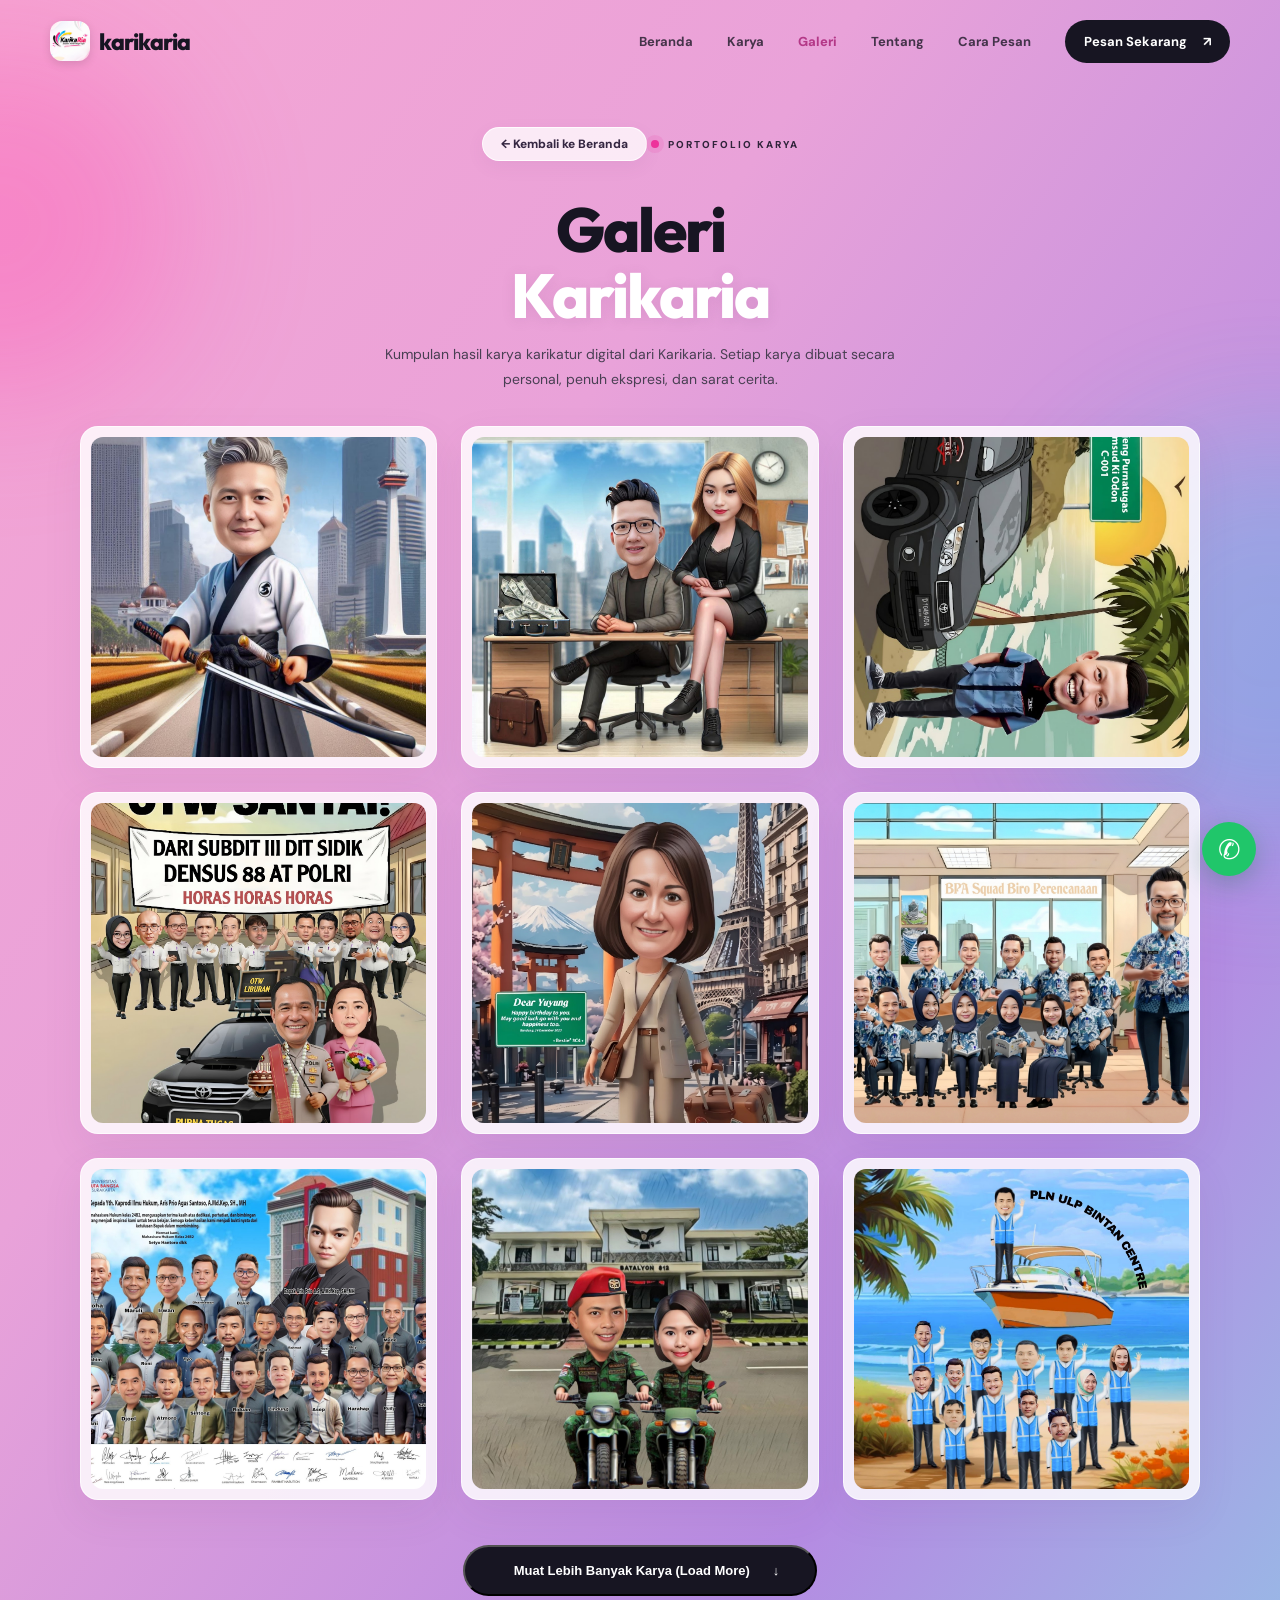
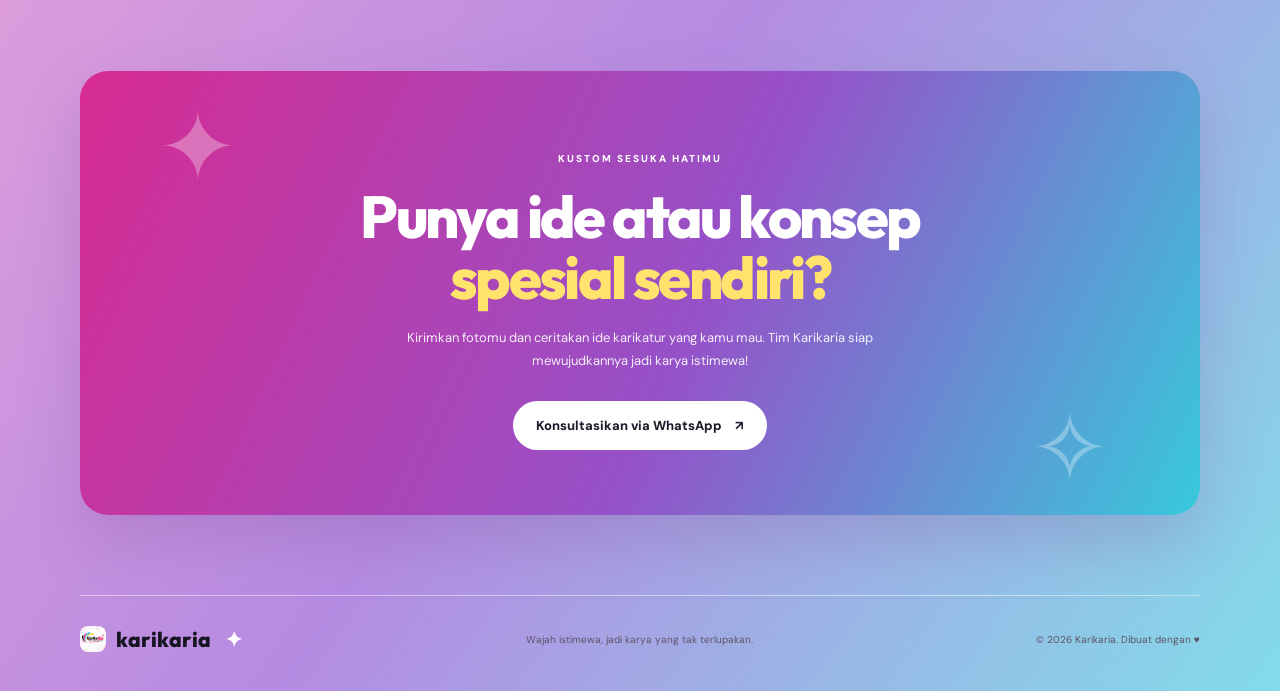
==== commit 628753b4: "Update nomor WA, hapus Shopee/Lazada, tambah karya-51 s/d karya-70" ====
--- a/galeri.html
+++ b/galeri.html
@@ -31,7 +31,7 @@
       <a href="galeri.html" class="active-nav">Galeri</a>
       <a href="index.html#tentang">Tentang</a>
       <a href="index.html#cara-pesan">Cara Pesan</a>
-      <a class="nav-cta" href="https://wa.me/628xxxxxxxxxx?text=Halo%20Karikaria%2C%20saya%20ingin%20pesan%20karikatur." target="_blank" rel="noopener">Pesan Sekarang <span>↗</span></a>
+      <a class="nav-cta" href="https://wa.me/6281374852492?text=Halo%20Karikaria%2C%20saya%20ingin%20pesan%20karikatur." target="_blank" rel="noopener">Pesan Sekarang <span>↗</span></a>
     </nav>
   </header>
 
@@ -121,7 +121,7 @@
         <span class="eyebrow">KUSTOM SESUKA HATIMU</span>
         <h2>Punya ide atau konsep<br><span>spesial sendiri?</span></h2>
         <p>Kirimkan fotomu dan ceritakan ide karikatur yang kamu mau. Tim Karikaria siap mewujudkannya jadi karya istimewa!</p>
-        <a class="button button-light" href="https://wa.me/628xxxxxxxxxx?text=Halo%20Karikaria%2C%20saya%20punya%20konsep%20kustom%20sendiri%20untuk%20karikatur." target="_blank" rel="noopener">Konsultasikan via WhatsApp <span>↗</span></a>
+        <a class="button button-light" href="https://wa.me/6281374852492?text=Halo%20Karikaria%2C%20saya%20punya%20konsep%20kustom%20sendiri%20untuk%20karikatur." target="_blank" rel="noopener">Konsultasikan via WhatsApp <span>↗</span></a>
       </div>
     </section>
   </main>
@@ -135,7 +135,7 @@
     <span class="copyright">© <span id="year"></span> Karikaria. Dibuat dengan ♥</span>
   </footer>
 
-  <a class="wa-float" href="https://wa.me/628xxxxxxxxxx?text=Halo%20Karikaria%2C%20saya%20ingin%20bertanya%20tentang%20galeri%20karya." target="_blank" rel="noopener" aria-label="Chat WhatsApp">✆</a>
+  <a class="wa-float" href="https://wa.me/6287713362438?text=Halo%20Karikaria%2C%20saya%20ingin%20bertanya%20tentang%20galeri%20karya." target="_blank" rel="noopener" aria-label="Chat WhatsApp">✆</a>
 
   <script src="script.js"></script>
 </body>
--- a/style.css
+++ b/style.css
@@ -1040,72 +1040,6 @@
     bottom: 5px
 }
 
-.market-row {
-    display: flex;
-    justify-content: space-between;
-    align-items: center;
-    padding: 43px 10px 0
-}
-
-.market-row h3 {
-    font-family: var(--display);
-    font-size: 23px;
-    margin: 7px 0
-}
-
-.market-links {
-    display: flex;
-    gap: 14px
-}
-
-.market-link {
-    display: flex;
-    align-items: center;
-    gap: 12px;
-    padding: 12px 18px;
-    background: #ffffffbd;
-    border: 1px solid #ffffffb0;
-    border-radius: 14px;
-    min-width: 185px;
-    transition: .25s
-}
-
-.market-link:hover {
-    transform: translateY(-4px);
-    background: #fff
-}
-
-.market-icon {
-    width: 37px;
-    height: 37px;
-    border-radius: 11px;
-    background: #ee6b32;
-    color: #fff;
-    display: grid;
-    place-items: center;
-    font-family: var(--display);
-    font-weight: 800;
-    font-size: 21px
-}
-
-.lazada .market-icon {
-    background: #6842b8
-}
-
-.market-link span:last-child {
-    display: grid;
-    gap: 3px
-}
-
-.market-link b {
-    font-size: 13px
-}
-
-.market-link small {
-    font-size: 9px;
-    color: #706778
-}
-
 .site-footer {
     width: min(1120px, calc(100% - 48px));
     margin: auto;
@@ -1193,20 +1127,6 @@
         gap: 35px
     }
 
-    .market-row {
-        align-items: flex-start;
-        gap: 20px;
-        flex-direction: column
-    }
-
-    .market-links {
-        width: 100%
-    }
-
-    .market-link {
-        flex: 1;
-        min-width: 0
-    }
 }
 
 @media(max-width:640px) {
@@ -1386,14 +1306,6 @@
 
     .order-deco {
         font-size: 55px
-    }
-
-    .market-links {
-        flex-direction: column
-    }
-
-    .market-link {
-        width: 100%
     }
 
     .site-footer {
